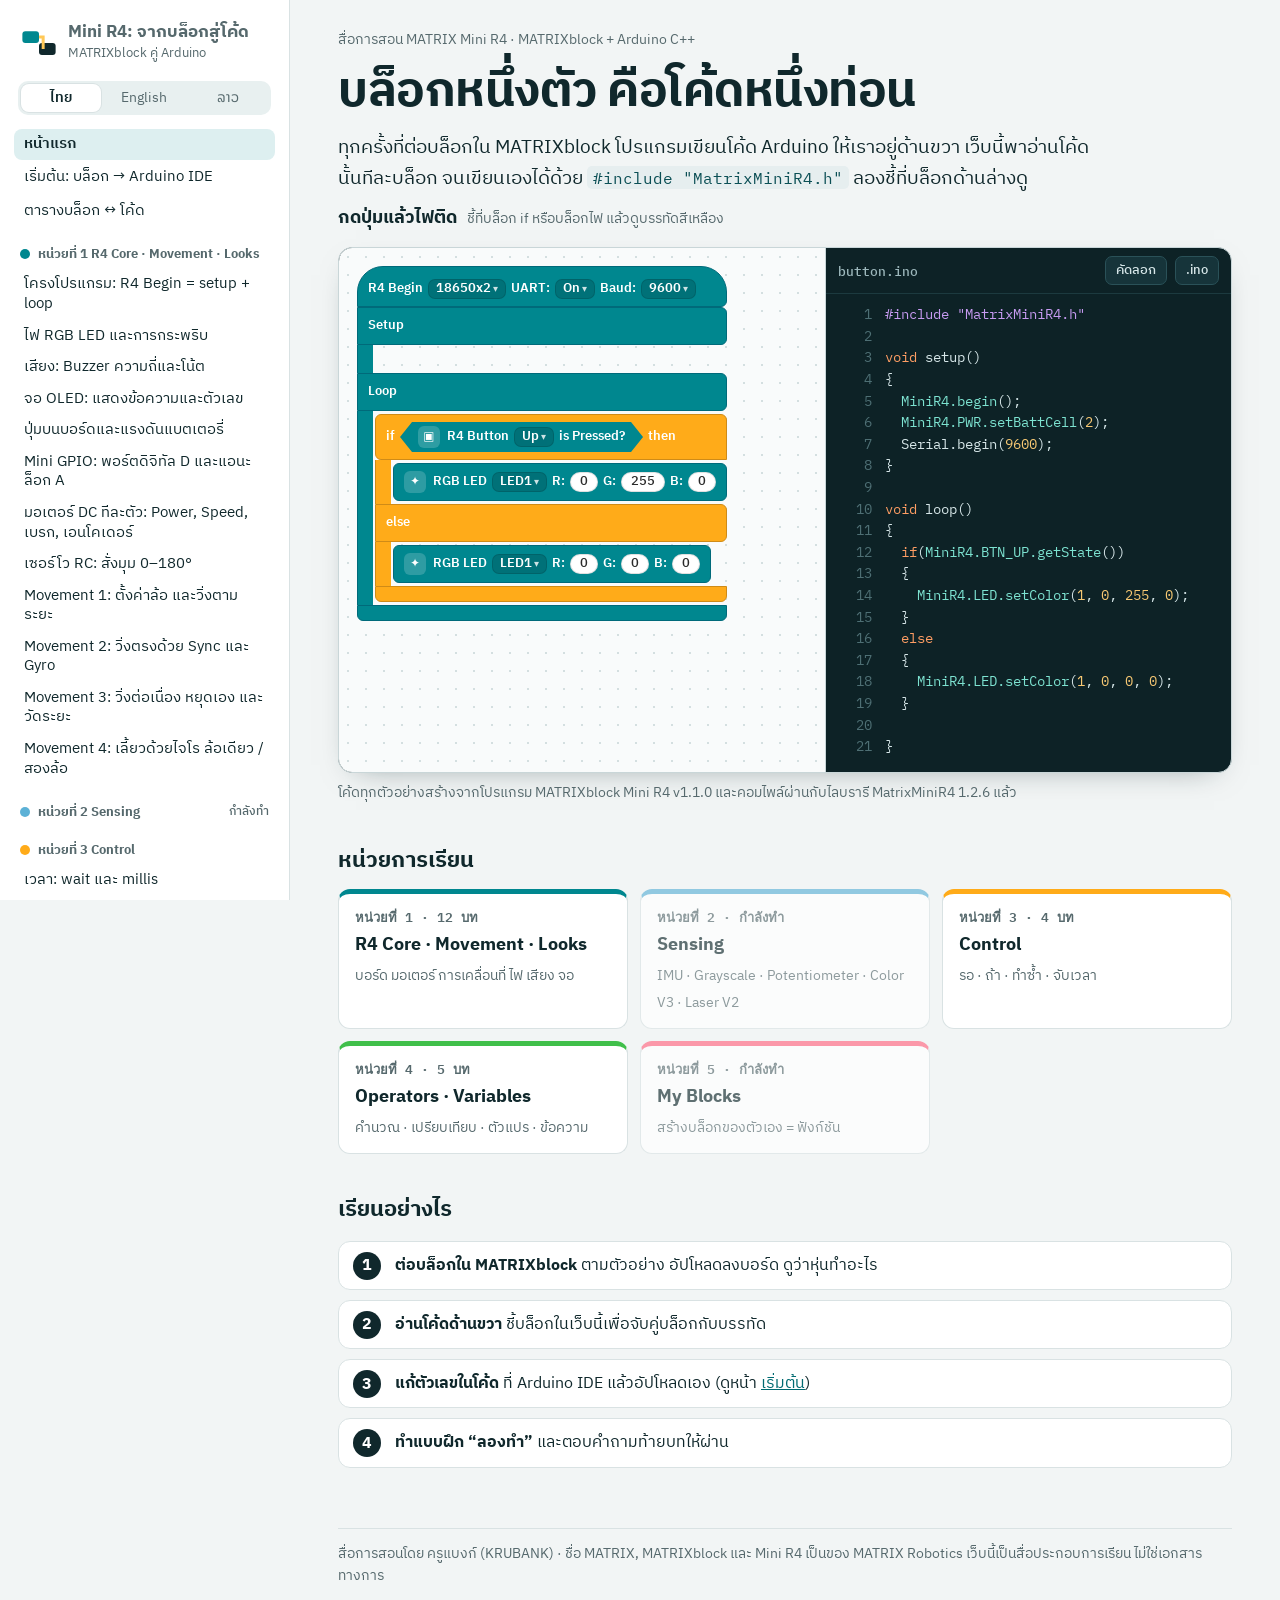
==== index.html @ 088635d9 "Mini R4 lessons site: units 1, 3, 4 in Thai, English and Lao Co-Authored-By: Claude Opus 5.5 <norepl" ====
<!DOCTYPE html>
<html lang="th">
<head>
<meta charset="utf-8">
<meta name="viewport" content="width=device-width,initial-scale=1">
<title>Mini R4: จากบล็อกสู่โค้ด — เรียน MATRIXblock คู่ Arduino</title>
<meta name="description" content="สื่อการสอน MATRIXblock Mini R4 เรียนบล็อกควบคู่กับโค้ด Arduino C++ ไลบรารี MatrixMiniR4.h">
<link rel="preconnect" href="https://fonts.googleapis.com">
<link rel="preconnect" href="https://fonts.gstatic.com" crossorigin>
<link href="https://fonts.googleapis.com/css2?family=IBM+Plex+Mono:wght@400;500;600&family=IBM+Plex+Sans+Thai:wght@400;500;600;700&family=Noto+Sans+Lao:wght@400;500;600;700&display=swap" rel="stylesheet">
<link rel="icon" href="data:image/svg+xml,%3Csvg xmlns='http://www.w3.org/2000/svg' viewBox='0 0 64 64'%3E%3Crect x='6' y='14' width='26' height='18' rx='4' fill='%2300878F'/%3E%3Crect x='32' y='32' width='26' height='18' rx='4' fill='%2310282C'/%3E%3Cpath d='M32 23h6v18' stroke='%23FFC857' stroke-width='5' fill='none'/%3E%3C/svg%3E">
<style>
:root{
  --bg:#F2F5F5; --paper:#FFFFFF; --ink:#10282C; --muted:#56696D; --line:#D9E2E3;
  --teal:#00878F; --teal-d:#006A71; --amber:#FFC857; --amber-d:#B98300;
  --code-bg:#0D2226; --code-ink:#D6E6E8; --code-hl:#1E474D;
  --sans:"IBM Plex Sans Thai","Noto Sans Lao","Noto Sans Thai","Phetsarath OT","Saysettha OT","Sarabun","Leelawadee UI",system-ui,sans-serif;
  --mono:"IBM Plex Mono",ui-monospace,"Cascadia Code",Consolas,monospace;
}
*{box-sizing:border-box}
html{scroll-behavior:smooth}
@media (prefers-reduced-motion:reduce){html{scroll-behavior:auto}*{transition:none!important}}
body{margin:0;background:var(--bg);color:var(--ink);font:16px/1.7 var(--sans)}
a{color:var(--teal-d)}
code{font-family:var(--mono);font-size:.88em;background:#E6EEEF;border-radius:5px;padding:1px 6px;color:#0B4F55}
button{font:inherit;color:inherit}
:focus-visible{outline:3px solid var(--amber-d);outline-offset:2px;border-radius:6px}

/* ---------- โครงหน้า ---------- */
.app{display:grid;grid-template-columns:290px 1fr;min-height:100vh}
.side{position:sticky;top:0;height:100vh;overflow:auto;background:var(--paper);border-right:1px solid var(--line);padding:18px 14px 30px}
.brand{display:flex;gap:10px;align-items:center;text-decoration:none;color:var(--ink);padding:4px 6px 14px}
.brand svg{flex:none}
.brand b{display:block;font-size:17px;line-height:1.25}
.brand span{font-size:12.5px;color:var(--muted)}
.nav-top{display:flex;flex-direction:column;gap:2px;margin-bottom:10px}
.side a.navi{display:flex;gap:8px;align-items:center;text-decoration:none;color:var(--ink);padding:6px 10px;border-radius:8px;font-size:14.5px;line-height:1.35}
.side a.navi:hover{background:#EEF4F4}
.side a.navi.on{background:#DDEFF0;font-weight:600}
.side a.navi .ck{margin-left:auto;color:var(--teal);font-size:13px}
.unit-h{display:flex;align-items:center;gap:8px;margin:16px 6px 4px;font-size:13px;font-weight:700;color:var(--muted)}
.unit-h i{width:10px;height:10px;border-radius:50%;background:var(--u)}
.unit-h small{font-weight:500;margin-left:auto;font-size:11.5px}
.lang{display:flex;gap:4px;margin:14px 6px 0;font-size:13px;align-items:center;color:var(--muted)}
.lang button{border:1px solid var(--line);background:#fff;border-radius:7px;padding:2px 9px;cursor:pointer}
.lang button.on{background:var(--ink);color:#fff;border-color:var(--ink)}
.sitelang{display:flex;gap:3px;margin:2px 4px 14px;padding:3px;background:#E8F0F0;border-radius:10px}
.sitelang button{flex:1;border:0;background:transparent;border-radius:8px;padding:5px 4px;cursor:pointer;font-size:14px;line-height:1.3;color:var(--muted)}
.sitelang button:hover{color:var(--ink)}
.sitelang button[aria-pressed="true"]{background:var(--paper);color:var(--ink);font-weight:600;box-shadow:0 0 0 1px var(--line)}
.lonote{margin:6px 8px 0;font-size:12.5px;line-height:1.45;color:var(--muted)}
.burger{display:none}
main{min-width:0;padding:28px clamp(16px,4vw,48px) 80px}
.wrap{max-width:1040px;margin:0 auto}
@media (max-width:900px){
  .app{grid-template-columns:1fr}
  .side{position:fixed;inset:0 25% 0 0;z-index:30;transform:translateX(-102%);transition:transform .2s;box-shadow:0 0 40px rgba(0,0,0,.2)}
  .side.open{transform:none}
  .burger{display:flex;position:sticky;top:0;z-index:20;align-items:center;gap:10px;background:var(--paper);border-bottom:1px solid var(--line);padding:8px 14px}
  .burger button{border:1px solid var(--line);background:#fff;border-radius:8px;padding:4px 12px;cursor:pointer}
  main{padding-top:16px}
}

/* ---------- ตัวอักษร ---------- */
h1{font-size:clamp(26px,3.4vw,36px);line-height:1.25;margin:4px 0 10px;letter-spacing:-.01em}
h2{font-size:22px;line-height:1.3;margin:42px 0 12px}
h3{font-size:18px;margin:0 0 4px}
p{margin:8px 0}
.crumb{font-size:14px;color:var(--muted)}
.crumb a{color:var(--muted)}
.lead{font-size:17.5px;max-width:70ch}
.goals{background:var(--paper);border:1px solid var(--line);border-left:5px solid var(--teal);border-radius:10px;padding:10px 18px;margin:16px 0}
.goals ul{margin:4px 0;padding-left:20px}

/* ---------- บล็อก ---------- */
.canvas{background-color:#F9FBFB;background-image:radial-gradient(#D4DFE0 1px,transparent 1.2px);background-size:18px 18px;padding:18px;overflow:auto}
.stack{display:flex;flex-direction:column;align-items:flex-start}
.blk{--c:#888;--c3:rgba(0,0,0,.25);display:inline-flex;flex-direction:column;color:#fff;font:600 12.5px/1.25 var(--sans);position:relative;cursor:default;transition:filter .12s}
.part{background:var(--c);border:1px solid var(--c3);display:flex;align-items:center;flex-wrap:nowrap;gap:5px;white-space:nowrap;padding:7px 10px;min-height:38px;position:relative}
.blk.stack-b>.part:first-child,.blk.cap>.part:first-child{border-radius:6px 6px 6px 6px}
.blk.c-b>.part.head{border-radius:6px 6px 0 6px}
.blk.c-b>.part.mid{border-radius:0 6px 6px 0}
.blk.c-b>.part.foot{border-radius:0 0 6px 6px;min-height:16px;padding:0}
.blk.hat>.part.head{border-radius:26px 26px 6px 0;padding-top:12px}
.mouth{display:flex}
.mouth .arm{width:16px;background:var(--c);border-left:1px solid var(--c3);flex:none}
.mouth .inner{padding:3px 0 3px 2px;min-height:28px;min-width:60px}
.blk.stack-b+.blk,.mouth .inner>.blk+.blk{margin-top:-1px}
.blk.rep>.part{border-radius:999px;min-height:30px;padding:4px 10px}
.blk.bool>.part{border:none;min-height:30px;padding:4px 18px;clip-path:polygon(12px 0,calc(100% - 12px) 0,100% 50%,calc(100% - 12px) 100%,12px 100%,0 50%)}
.lbl{white-space:nowrap}
.fld{background:#fff;color:#2b2b2b;border-radius:999px;padding:1px 9px;min-width:26px;text-align:center;font-weight:500;border:1px solid rgba(0,0,0,.12)}
.dd{background:rgba(0,0,0,.16);border:1px solid rgba(0,0,0,.12);border-radius:7px;padding:1px 7px;white-space:nowrap}
.dd::after{content:" ▾";font-size:10px;opacity:.8}
.slot{display:inline-block;width:40px;height:22px;border-radius:999px;background:#fff;border:1px solid rgba(0,0,0,.15)}
.slot.b{background:rgba(0,0,0,.2);border:none;clip-path:polygon(9px 0,calc(100% - 9px) 0,100% 50%,calc(100% - 9px) 100%,9px 100%,0 50%)}
.ico{display:inline-grid;place-items:center;width:22px;height:22px;border-radius:6px;background:rgba(255,255,255,.18);font-size:12px;margin-right:2px}
.blk.hl>.part,.blk.hl>.mouth .arm{filter:brightness(1.08);box-shadow:0 0 0 3px var(--amber) inset}
.blk.hl.rep>.part,.blk.hl.bool>.part{box-shadow:0 0 0 3px var(--amber)}
.blk.hl.bool>.part{filter:drop-shadow(0 0 2px var(--amber)) brightness(1.12)}

/* ---------- สะพาน บล็อก ↔ โค้ด ---------- */
.bridge{display:grid;grid-template-columns:minmax(0,1.2fr) minmax(0,1fr);border-radius:14px;overflow:hidden;border:1px solid #C9D6D8;background:var(--code-bg);margin:14px 0 8px;box-shadow:0 10px 30px -18px rgba(16,40,44,.5)}
.bridge .canvas{border-right:1px solid #C9D6D8;min-height:120px}
.codebox{position:relative;min-width:0;display:flex;flex-direction:column}
.codebar{display:flex;align-items:center;gap:8px;padding:8px 12px;color:#9DB8BC;font:500 12.5px var(--mono);border-bottom:1px solid #1C3A3F}
.codebar .sp{flex:1}
.codebar button{background:#16343A;border:1px solid #2A5158;color:#D6E6E8;border-radius:7px;padding:3px 10px;cursor:pointer;font:500 12.5px var(--sans)}
.codebar button:hover{background:#1E474D}
pre.code{margin:0;padding:10px 0 14px;overflow:auto;font:13.5px/1.6 var(--mono);color:var(--code-ink);flex:1}
pre.code .ln{display:block;padding:0 14px 0 0;white-space:pre;border-left:3px solid transparent}
pre.code .ln::before{content:attr(data-n);display:inline-block;width:3.2em;padding-right:1em;text-align:right;color:#4E6F74;user-select:none}
pre.code .ln.hl{background:var(--code-hl);border-left-color:var(--amber)}
pre.code .ln.hl::before{color:var(--amber)}
.t-kw{color:#FF9E64}.t-pp{color:#C79BF2}.t-num{color:#F7C873}.t-str{color:#A8E39A}.t-mr{color:#7DE3D1}.t-cm{color:#6E8B90}.t-ty{color:#82B8FF}
.bridge-cap{display:flex;gap:10px;align-items:baseline;flex-wrap:wrap}
.bridge-cap h3{margin:0}
.hint{color:var(--muted);font-size:14px}
@media (max-width:760px){.bridge{grid-template-columns:1fr}.bridge .canvas{border-right:0;border-bottom:1px solid #C9D6D8}}

.notes{list-style:none;padding:0;margin:8px 0 0;display:grid;gap:6px}
.notes li{display:grid;grid-template-columns:minmax(0,auto) 1fr;gap:4px 12px;align-items:baseline;background:var(--paper);border:1px solid var(--line);border-radius:10px;padding:8px 12px}
.notes li button.chip{font:500 12.5px var(--mono);background:#E6EEEF;border:1px solid #CFDDDF;border-radius:6px;padding:2px 8px;cursor:pointer;text-align:left;max-width:min(52vw,520px);overflow:hidden;text-overflow:ellipsis;white-space:nowrap;color:#0B4F55}
.notes li button.chip:hover,.notes li button.chip.on{background:var(--amber);border-color:var(--amber-d);color:#3a2a00}
@media (max-width:620px){.notes li{grid-template-columns:1fr}.notes li button.chip{max-width:100%}}

/* ---------- การ์ดบล็อก ---------- */
.bcards{display:grid;gap:12px}
.bcard{background:var(--paper);border:1px solid var(--line);border-radius:12px;display:grid;grid-template-columns:minmax(0,1fr);overflow:hidden}
.bcard .canvas{display:flex;align-items:center;padding:14px 16px;border-bottom:1px solid var(--line)}
.bcard .info{padding:10px 18px 14px}
.bcard .info h3{font-size:16.5px}
.codeline{display:block;margin:6px 0;background:var(--code-bg);color:var(--code-ink);font:13px/1.55 var(--mono);padding:7px 10px;border-radius:8px;white-space:pre-wrap;word-break:break-word}
.params{margin:6px 0 0;padding:0;list-style:none;font-size:14.5px}
.params li{margin:3px 0}
.params b{font-weight:600}
.warn{background:#FFF4D6;border:1px solid #F0D58A;border-radius:8px;padding:6px 10px;font-size:14.5px;margin-top:8px}
.warn::before{content:"ข้อควรรู้ · ";font-weight:700;color:#7A5600}
details.vars{margin-top:8px;font-size:14px}
details.vars summary{cursor:pointer;color:var(--teal-d);font-weight:600}
table.vt{border-collapse:collapse;margin-top:6px;width:100%;font-size:13px}
table.vt td,table.vt th{border-bottom:1px solid var(--line);padding:4px 6px;text-align:left;vertical-align:top}
table.vt td code{white-space:pre-wrap;word-break:break-word}
@media (max-width:760px){.bcard{grid-template-columns:1fr}}

/* ---------- ลองทำ / แบบทดสอบ ---------- */
.tips{background:var(--paper);border:1px solid var(--line);border-radius:12px;padding:6px 18px}
.tips ul{padding-left:20px;margin:8px 0}
.task{background:var(--paper);border:1px solid var(--line);border-radius:12px;padding:12px 16px;margin:10px 0}
.task .num{display:inline-grid;place-items:center;width:26px;height:26px;border-radius:50%;background:var(--teal);color:#fff;font-weight:700;font-size:14px;margin-right:8px}
.btn{border:1px solid var(--teal);background:#fff;color:var(--teal-d);border-radius:9px;padding:5px 14px;cursor:pointer;font-weight:600;font-size:14.5px}
.btn:hover{background:#E9F5F5}
.btn.solid{background:var(--teal);color:#fff}
.answer{margin-top:8px;background:#EAF6EF;border:1px solid #BFE2CC;border-radius:8px;padding:6px 10px;font-size:15px}
.quiz{display:grid;gap:12px}
.q{background:var(--paper);border:1px solid var(--line);border-radius:12px;padding:12px 16px}
.q .qt{font-weight:600}
.q label{display:flex;gap:8px;align-items:flex-start;padding:5px 8px;border-radius:8px;cursor:pointer}
.q label:hover{background:#F2F7F7}
.q input{margin-top:6px;accent-color:var(--teal)}
.q .fb{margin-top:6px;font-size:15px;border-radius:8px;padding:6px 10px;display:none}
.q.right .fb{display:block;background:#EAF6EF;border:1px solid #BFE2CC}
.q.wrong .fb{display:block;background:#FDEDEB;border:1px solid #F3C4BE}
.done-banner{display:none;margin-top:12px;background:var(--ink);color:#fff;border-radius:12px;padding:10px 16px}
.done-banner.show{display:block}
.pager{display:flex;justify-content:space-between;gap:12px;margin-top:40px;flex-wrap:wrap}
.pager a{flex:1;min-width:220px;text-decoration:none;color:var(--ink);background:var(--paper);border:1px solid var(--line);border-radius:12px;padding:10px 14px}
.pager a small{display:block;color:var(--muted)}
.pager a.next{text-align:right}

/* ---------- หน้าแรก ---------- */
.hero h1{font-size:clamp(30px,4.6vw,48px);margin-top:10px}
.hero .lead{font-size:18.5px}
.units{display:grid;grid-template-columns:repeat(auto-fill,minmax(240px,1fr));gap:12px;margin-top:14px}
.ucard{display:block;text-decoration:none;color:var(--ink);background:var(--paper);border:1px solid var(--line);border-top:5px solid var(--u);border-radius:12px;padding:12px 16px}
.ucard .n{font:600 13px var(--mono);color:var(--muted)}
.ucard b{display:block;font-size:17.5px;margin:2px 0}
.ucard span{font-size:14px;color:var(--muted)}
.ucard.soon{opacity:.65}
.ucard ol{margin:8px 0 0;padding-left:20px;font-size:14px}
.steps{counter-reset:s;list-style:none;padding:0;display:grid;gap:10px}
.steps>li{counter-increment:s;background:var(--paper);border:1px solid var(--line);border-radius:12px;padding:10px 16px 10px 56px;position:relative}
.steps>li::before{content:counter(s);position:absolute;left:14px;top:10px;width:28px;height:28px;border-radius:50%;background:var(--ink);color:#fff;display:grid;place-items:center;font-weight:700}
.legend{display:flex;gap:16px;flex-wrap:wrap;font-size:14px;color:var(--muted);margin:8px 0}
.legend span{display:flex;gap:6px;align-items:center}

/* ---------- ตารางอ้างอิง ---------- */
.search{width:100%;max-width:420px;border:1px solid var(--line);border-radius:10px;padding:8px 12px;font:inherit;background:#fff}
.reftab{display:grid;gap:10px;margin-top:12px}
.refcat h2{display:flex;gap:10px;align-items:center}
.refcat h2 i{width:14px;height:14px;border-radius:4px;background:var(--u)}
footer{margin-top:60px;font-size:13.5px;color:var(--muted);border-top:1px solid var(--line);padding-top:14px}
</style>
</head>
<body>
<div class="burger"><button id="openNav" aria-label="เปิดเมนู">☰ บทเรียน</button><b id="burgerTitle">Mini R4: จากบล็อกสู่โค้ด</b></div>
<div class="app">
  <nav class="side" id="side" aria-label="บทเรียน"></nav>
  <main><div class="wrap" id="view"></div></main>
</div>
<script id="data" type="application/json"></script>
<script>
'use strict';
let D = null;
const INLINE = document.getElementById('data').textContent.trim();
// หน้าไหนฝังไฟล์ในตัวเฟรม (เช่นตัวแสดงผลของ claude.ai) จะดาวน์โหลดไฟล์ไม่ได้ จึงซ่อนปุ่ม .ino
const FRAMED = (() => { try { return window.self !== window.top; } catch (e) { return true; } })();
function fromRecords(recs) {
  const d = { units: [], lessons: [], blocks: {} };
  for (const r of recs) { if (r.kind === 'units') d.units = r.units; else if (r.kind === 'lesson') d.lessons.push(r.lesson); else if (r.kind === 'block') d.blocks[r.type] = r.block; }
  return d;
}
const $ = (s, el = document) => el.querySelector(s);
const esc = s => String(s).replace(/[&<>"]/g, c => ({ '&': '&amp;', '<': '&lt;', '>': '&gt;', '"': '&quot;' }[c]));
const store = {
  get(k, d) { try { const v = localStorage.getItem(k); return v ? JSON.parse(v) : d; } catch (e) { return d; } },
  set(k, v) { try { localStorage.setItem(k, JSON.stringify(v)); } catch (e) {} }
};
// ---------------- ภาษาของเว็บ (ไทย / English / ລາວ) ----------------
const SITES = [['th', 'ไทย'], ['en', 'English'], ['lo', 'ລາວ']];
const I18N = {
  th: {
    brand: 'Mini R4: จากบล็อกสู่โค้ด', brandSub: 'MATRIXblock คู่ Arduino', title: 'Mini R4: จากบล็อกสู่โค้ด — เรียน MATRIXblock คู่ Arduino',
    openNav: 'เปิดเมนู', navBtn: '☰ บทเรียน', navLabel: 'บทเรียน', langGroup: 'ภาษาของเว็บ',
    home: 'หน้าแรก', start: 'เริ่มต้น: บล็อก → Arduino IDE', ref: 'ตารางบล็อก ↔ โค้ด',
    unit: n => 'หน่วยที่ ' + n, soon: 'กำลังทำ', passed: 'ผ่านแบบทดสอบแล้ว', blockLang: 'ป้ายบล็อก', loNote: '',
    copy: 'คัดลอก', copied: 'คัดลอกแล้ว', selected: 'เลือกโค้ดแล้ว กด Ctrl+C', codeAria: 'โค้ด Arduino',
    menuOpts: 'ตัวเลือกในเมนูของบล็อก → โค้ด', goals: 'เรียนจบบทนี้แล้ว',
    secBlocks: 'บล็อกในบทนี้', secBlocksSub: 'แต่ละบล็อกกลายเป็นโค้ดแบบนี้ (ได้จากตัวสร้างโค้ดของโปรแกรม MATRIXblock เอง)',
    secEx: 'ตัวอย่าง', secExSub: 'ชี้ (หรือแตะ) ที่บล็อก เพื่อดูว่าเป็นโค้ดบรรทัดไหน ชี้ที่โค้ดก็ได้เช่นกัน', hlLine: 'ไฮไลต์บรรทัดนี้',
    secIde: 'เขียนเองใน Arduino IDE', secTry: 'ลองทำ', secTrySub: 'ลองต่อบล็อกใน MATRIXblock ก่อน แล้วค่อยเปิดเฉลยเทียบโค้ด',
    showAns: 'ดูเฉลย', hideAns: 'ซ่อนเฉลย', secQuiz: 'เช็กความเข้าใจ', doneBanner: 'ผ่านบทนี้แล้ว ✓ ติ๊กถูกในเมนูด้านข้างแล้ว',
    right: 'ถูกต้อง', wrong: 'ยังไม่ใช่', prev: '← บทก่อน', next: 'บทถัดไป →',
    heroCrumb: 'สื่อการสอน MATRIX Mini R4 · MATRIXblock + Arduino C++', heroH1: 'บล็อกหนึ่งตัว คือโค้ดหนึ่งท่อน',
    heroLead: 'ทุกครั้งที่ต่อบล็อกใน MATRIXblock โปรแกรมเขียนโค้ด Arduino ให้เราอยู่ด้านขวา เว็บนี้พาอ่านโค้ดนั้นทีละบล็อก จนเขียนเองได้ด้วย <code>#include "MatrixMiniR4.h"</code> ลองชี้ที่บล็อกด้านล่างดู',
    demoHint: 'ชี้ที่บล็อก if หรือบล็อกไฟ แล้วดูบรรทัดสีเหลือง',
    legend: 'โค้ดทุกตัวอย่างสร้างจากโปรแกรม MATRIXblock Mini R4 v1.1.0 และคอมไพล์ผ่านกับไลบรารี MatrixMiniR4 1.2.6 แล้ว',
    units: 'หน่วยการเรียน', nLessons: n => n + ' บท', how: 'เรียนอย่างไร',
    steps: '<li><b>ต่อบล็อกใน MATRIXblock</b> ตามตัวอย่าง อัปโหลดลงบอร์ด ดูว่าหุ่นทำอะไร</li><li><b>อ่านโค้ดด้านขวา</b> ชี้บล็อกในเว็บนี้เพื่อจับคู่บล็อกกับบรรทัด</li><li><b>แก้ตัวเลขในโค้ด</b> ที่ Arduino IDE แล้วอัปโหลดเอง (ดูหน้า <a href="#start">เริ่มต้น</a>)</li><li><b>ทำแบบฝึก “ลองทำ”</b> และตอบคำถามท้ายบทให้ผ่าน</li>',
    startHtml: '<h1>เริ่มต้น: จากบล็อกไป Arduino IDE</h1><p class="lead">ใช้สองโปรแกรมคู่กัน: MATRIXblock สำหรับต่อบล็อกและดูโค้ด และ Arduino IDE สำหรับแก้โค้ดเองแล้วอัปโหลด</p>' +
      '<h2>เตรียม Arduino IDE (ครั้งเดียว)</h2><ol class="steps"><li><b>ติดตั้งบอร์ด</b> Tools → Board → Boards Manager ค้นคำว่า <code>arduino r4</code> ติดตั้ง <b>Arduino UNO R4 Boards</b> (ทดสอบกับรุ่น 1.6.0)</li><li><b>ติดตั้งไลบรารี</b> Sketch → Include Library → Manage Libraries ค้นคำว่า <code>MatrixMiniR4</code> ติดตั้งของ KKITC (ทดสอบกับรุ่น 1.2.6)</li><li><b>เลือกบอร์ด</b> Tools → Board → <b>Arduino UNO R4 WiFi</b> และเลือกพอร์ต COM ของหุ่น</li></ol>' +
      '<h2>ย้ายโค้ดจากบล็อกไป Arduino IDE</h2><ol class="steps"><li>ใน MATRIXblock ดูโค้ดที่แผงด้านขวา (ถ้าซ่อนอยู่ กดลูกศรขอบจอขวาเพื่อเปิด)</li><li>คัดลอกโค้ดทั้งหมด หรือกดปุ่ม <b>คัดลอก</b> / <b>.ino</b> ในเว็บนี้</li><li>ใน Arduino IDE กด File → New Sketch ลบของเดิม แล้ววางโค้ด</li><li>กด ✓ (Verify) เพื่อตรวจ แล้วกด → (Upload) ลงบอร์ด</li><li>โปรแกรมที่ส่งข้อความ Serial ให้เปิด Tools → Serial Monitor ตั้งความเร็ว <b>9600 baud</b> ให้ตรงกับบล็อก R4 Begin</li></ol>' +
      '<h2>ทุกโปรแกรมมีโครงเดียวกัน</h2><p>บรรทัดแรกต้องเป็น <code>#include "MatrixMiniR4.h"</code> แล้วมี <code>setup()</code> กับ <code>loop()</code> โดยใน <code>setup()</code> ต้องมี <code>MiniR4.begin();</code> ก่อนคำสั่งอื่นเสมอ</p>',
    startTitle: 'เริ่มต้น',
    refLead: 'ทุกบล็อกที่ใช้ในบทเรียน พร้อมโค้ดที่โปรแกรมสร้างจริง (ค่าเริ่มต้นของบล็อก) เปิด “ตัวเลือกในเมนู” เพื่อดูโค้ดของแต่ละตัวเลือก',
    search: 'ค้นหา เช่น OLED, delay, Move, map', later: '(สำหรับบทเรียนถัดไป)',
    notFound: 'ไม่พบบล็อกที่ตรงกับคำค้น ลองพิมพ์ชื่อคำสั่งในโค้ด เช่น <code>setColor</code>',
    footer: 'สื่อการสอนโดย ครูแบงก์ (KRUBANK) · ชื่อ MATRIX, MATRIXblock และ Mini R4 เป็นของ MATRIX Robotics เว็บนี้เป็นสื่อประกอบการเรียน ไม่ใช่เอกสารทางการ',
    loadErr: '<h1>เปิดบทเรียนไม่ได้</h1><p>โหลดไฟล์ <code>data.json</code> ไม่สำเร็จ ถ้าเปิดไฟล์จากเครื่องโดยตรง ให้ใช้ไฟล์รุ่น offline แทน</p>'
  },
  en: {
    brand: 'Mini R4: From Blocks to Code', brandSub: 'MATRIXblock with Arduino', title: 'Mini R4: From Blocks to Code — learn MATRIXblock with Arduino',
    openNav: 'Open menu', navBtn: '☰ Lessons', navLabel: 'Lessons', langGroup: 'Site language',
    home: 'Home', start: 'Getting started: blocks → Arduino IDE', ref: 'Block ↔ code table',
    unit: n => 'Unit ' + n, soon: 'coming soon', passed: 'Quiz passed', blockLang: 'Block labels', loNote: '',
    copy: 'Copy', copied: 'Copied', selected: 'Code selected, press Ctrl+C', codeAria: 'Arduino code',
    menuOpts: 'Block menu options → code', goals: 'After this lesson you can',
    secBlocks: 'Blocks in this lesson', secBlocksSub: 'This is the code each block becomes (taken from MATRIXblock’s own code generator)',
    secEx: 'Examples', secExSub: 'Point at (or tap) a block to see which lines of code it makes. Pointing at the code works too.', hlLine: 'Highlight this line',
    secIde: 'Writing it yourself in Arduino IDE', secTry: 'Try it', secTrySub: 'Build it in MATRIXblock first, then open the answer and compare the code',
    showAns: 'Show answer', hideAns: 'Hide answer', secQuiz: 'Check your understanding', doneBanner: 'Lesson passed ✓ It is ticked in the side menu.',
    right: 'Correct', wrong: 'Not yet', prev: '← Previous', next: 'Next →',
    heroCrumb: 'MATRIX Mini R4 teaching materials · MATRIXblock + Arduino C++', heroH1: 'Every block is a piece of code',
    heroLead: 'Every time you snap blocks together in MATRIXblock, the app writes Arduino code for you on the right. This site walks you through that code block by block, until you can write it yourself with <code>#include "MatrixMiniR4.h"</code>. Try pointing at the blocks below.',
    demoHint: 'Point at the if block or the light block and watch the yellow lines',
    legend: 'The code of every example was generated by MATRIXblock Mini R4 v1.1.0 and compiles with the MatrixMiniR4 1.2.6 library.',
    units: 'Units', nLessons: n => n + ' lessons', how: 'How to learn',
    steps: '<li><b>Build the blocks in MATRIXblock</b> following the example, upload them to the board and watch what the robot does</li><li><b>Read the code on the right</b> and point at blocks on this site to match each block to its lines</li><li><b>Change numbers in the code</b> in Arduino IDE and upload it yourself (see <a href="#start">Getting started</a>)</li><li><b>Do the “Try it” tasks</b> and pass the quiz at the end of the lesson</li>',
    startHtml: '<h1>Getting started: from blocks to Arduino IDE</h1><p class="lead">Use two programs together: MATRIXblock to build blocks and see the code, and Arduino IDE to edit the code yourself and upload it.</p>' +
      '<h2>Set up Arduino IDE (once)</h2><ol class="steps"><li><b>Install the board</b> Tools → Board → Boards Manager, search for <code>arduino r4</code> and install <b>Arduino UNO R4 Boards</b> (tested with 1.6.0)</li><li><b>Install the library</b> Sketch → Include Library → Manage Libraries, search for <code>MatrixMiniR4</code> and install the one by KKITC (tested with 1.2.6)</li><li><b>Choose the board</b> Tools → Board → <b>Arduino UNO R4 WiFi</b>, then choose the robot’s COM port</li></ol>' +
      '<h2>Moving code from blocks to Arduino IDE</h2><ol class="steps"><li>In MATRIXblock, look at the code panel on the right (if it is hidden, click the arrow on the right edge of the screen)</li><li>Copy all the code, or press <b>Copy</b> / <b>.ino</b> on this site</li><li>In Arduino IDE choose File → New Sketch, delete what is there and paste the code</li><li>Press ✓ (Verify) to check it, then → (Upload) to send it to the board</li><li>For programs that send Serial messages, open Tools → Serial Monitor and set it to <b>9600 baud</b> to match the R4 Begin block</li></ol>' +
      '<h2>Every program has the same frame</h2><p>The first line must be <code>#include "MatrixMiniR4.h"</code>, followed by <code>setup()</code> and <code>loop()</code>. Inside <code>setup()</code>, <code>MiniR4.begin();</code> must come before every other command.</p>',
    startTitle: 'Getting started',
    refLead: 'Every block used in the lessons, with the code the app really generates (using the block’s default values). Open “Block menu options” to see the code for each option.',
    search: 'Search, e.g. OLED, delay, Move, map', later: '(for upcoming lessons)',
    notFound: 'No block matches. Try the name of a command in the code, such as <code>setColor</code>.',
    footer: 'Teaching material by Krubank (KRUBANK) · MATRIX, MATRIXblock and Mini R4 are names owned by MATRIX Robotics. This site is a learning aid, not official documentation.',
    loadErr: '<h1>Could not open the lessons</h1><p>Loading <code>data.json</code> failed. If you opened the file straight from your computer, use the offline version instead.</p>'
  },
  lo: {
    brand: 'Mini R4: ຈາກບລັອກສູ່ໂຄ້ດ', brandSub: 'MATRIXblock ຄູ່ກັບ Arduino', title: 'Mini R4: ຈາກບລັອກສູ່ໂຄ້ດ — ຮຽນ MATRIXblock ຄູ່ກັບ Arduino',
    openNav: 'ເປີດເມນູ', navBtn: '☰ ບົດຮຽນ', navLabel: 'ບົດຮຽນ', langGroup: 'ພາສາຂອງເວັບ',
    home: 'ໜ້າຫຼັກ', start: 'ເລີ່ມຕົ້ນ: ບລັອກ → Arduino IDE', ref: 'ຕາຕະລາງບລັອກ ↔ ໂຄ້ດ',
    unit: n => 'ໜ່ວຍທີ ' + n, soon: 'ກຳລັງສ້າງ', passed: 'ຜ່ານແບບທົດສອບແລ້ວ', blockLang: 'ປ້າຍບລັອກ',
    loNote: 'ໂປຣແກຣມ MATRIXblock ບໍ່ມີພາສາລາວ ປ້າຍບລັອກຈຶ່ງສະແດງເປັນພາສາອັງກິດ ຫຼື ໄທ',
    copy: 'ສຳເນົາ', copied: 'ສຳເນົາແລ້ວ', selected: 'ເລືອກໂຄ້ດແລ້ວ ກົດ Ctrl+C', codeAria: 'ໂຄ້ດ Arduino',
    menuOpts: 'ຕົວເລືອກໃນເມນູຂອງບລັອກ → ໂຄ້ດ', goals: 'ຮຽນຈົບບົດນີ້ແລ້ວ',
    secBlocks: 'ບລັອກໃນບົດນີ້', secBlocksSub: 'ແຕ່ລະບລັອກກາຍເປັນໂຄ້ດແບບນີ້ (ໄດ້ຈາກຕົວສ້າງໂຄ້ດຂອງໂປຣແກຣມ MATRIXblock ເອງ)',
    secEx: 'ຕົວຢ່າງ', secExSub: 'ຊີ້ (ຫຼື ແຕະ) ທີ່ບລັອກ ເພື່ອເບິ່ງວ່າເປັນໂຄ້ດແຖວໃດ ຊີ້ທີ່ໂຄ້ດກໍໄດ້ຄືກັນ', hlLine: 'ໄຮໄລທ໌ແຖວນີ້',
    secIde: 'ຂຽນເອງໃນ Arduino IDE', secTry: 'ລອງເຮັດ', secTrySub: 'ລອງຕໍ່ບລັອກໃນ MATRIXblock ກ່ອນ ແລ້ວຈຶ່ງເປີດຄຳຕອບທຽບໂຄ້ດ',
    showAns: 'ເບິ່ງຄຳຕອບ', hideAns: 'ເຊື່ອງຄຳຕອບ', secQuiz: 'ກວດຄວາມເຂົ້າໃຈ', doneBanner: 'ຜ່ານບົດນີ້ແລ້ວ ✓ ໝາຍຖືກໄວ້ໃນເມນູຂ້າງແລ້ວ',
    right: 'ຖືກຕ້ອງ', wrong: 'ຍັງບໍ່ແມ່ນ', prev: '← ບົດກ່ອນ', next: 'ບົດຕໍ່ໄປ →',
    heroCrumb: 'ສື່ການສອນ MATRIX Mini R4 · MATRIXblock + Arduino C++', heroH1: 'ບລັອກໜຶ່ງອັນ ຄືໂຄ້ດໜຶ່ງທ່ອນ',
    heroLead: 'ທຸກເທື່ອທີ່ຕໍ່ບລັອກໃນ MATRIXblock ໂປຣແກຣມຈະຂຽນໂຄ້ດ Arduino ໃຫ້ເຮົາຢູ່ທາງຂວາ ເວັບນີ້ພາອ່ານໂຄ້ດນັ້ນເທື່ອລະບລັອກ ຈົນຂຽນເອງໄດ້ດ້ວຍ <code>#include "MatrixMiniR4.h"</code> ລອງຊີ້ທີ່ບລັອກຂ້າງລຸ່ມເບິ່ງ',
    demoHint: 'ຊີ້ທີ່ບລັອກ if ຫຼື ບລັອກໄຟ ແລ້ວເບິ່ງແຖວສີເຫຼືອງ',
    legend: 'ໂຄ້ດທຸກຕົວຢ່າງສ້າງຈາກໂປຣແກຣມ MATRIXblock Mini R4 v1.1.0 ແລະ ຄອມພາຍຜ່ານກັບຫ້ອງສະໝຸດ MatrixMiniR4 1.2.6 ແລ້ວ',
    units: 'ໜ່ວຍການຮຽນ', nLessons: n => n + ' ບົດ', how: 'ຮຽນແນວໃດ',
    steps: '<li><b>ຕໍ່ບລັອກໃນ MATRIXblock</b> ຕາມຕົວຢ່າງ ອັບໂຫຼດລົງບອດ ເບິ່ງວ່າຫຸ່ນຍົນເຮັດຫຍັງ</li><li><b>ອ່ານໂຄ້ດທາງຂວາ</b> ຊີ້ບລັອກໃນເວັບນີ້ເພື່ອຈັບຄູ່ບລັອກກັບແຖວໂຄ້ດ</li><li><b>ແກ້ຕົວເລກໃນໂຄ້ດ</b> ທີ່ Arduino IDE ແລ້ວອັບໂຫຼດເອງ (ເບິ່ງໜ້າ <a href="#start">ເລີ່ມຕົ້ນ</a>)</li><li><b>ເຮັດແບບຝຶກ “ລອງເຮັດ”</b> ແລະ ຕອບຄຳຖາມທ້າຍບົດໃຫ້ຜ່ານ</li>',
    startHtml: '<h1>ເລີ່ມຕົ້ນ: ຈາກບລັອກໄປ Arduino IDE</h1><p class="lead">ໃຊ້ສອງໂປຣແກຣມຄູ່ກັນ: MATRIXblock ສຳລັບຕໍ່ບລັອກ ແລະ ເບິ່ງໂຄ້ດ ແລະ Arduino IDE ສຳລັບແກ້ໂຄ້ດເອງແລ້ວອັບໂຫຼດ</p>' +
      '<h2>ກຽມ Arduino IDE (ເທື່ອດຽວ)</h2><ol class="steps"><li><b>ຕິດຕັ້ງບອດ</b> Tools → Board → Boards Manager ຄົ້ນຫາຄຳວ່າ <code>arduino r4</code> ຕິດຕັ້ງ <b>Arduino UNO R4 Boards</b> (ທົດສອບກັບລຸ້ນ 1.6.0)</li><li><b>ຕິດຕັ້ງຫ້ອງສະໝຸດ</b> Sketch → Include Library → Manage Libraries ຄົ້ນຫາຄຳວ່າ <code>MatrixMiniR4</code> ຕິດຕັ້ງຂອງ KKITC (ທົດສອບກັບລຸ້ນ 1.2.6)</li><li><b>ເລືອກບອດ</b> Tools → Board → <b>Arduino UNO R4 WiFi</b> ແລະ ເລືອກພອດ COM ຂອງຫຸ່ນຍົນ</li></ol>' +
      '<h2>ຍ້າຍໂຄ້ດຈາກບລັອກໄປ Arduino IDE</h2><ol class="steps"><li>ໃນ MATRIXblock ເບິ່ງໂຄ້ດທີ່ແຖບທາງຂວາ (ຖ້າເຊື່ອງຢູ່ ກົດລູກສອນທີ່ຂອບຈໍຂວາເພື່ອເປີດ)</li><li>ສຳເນົາໂຄ້ດທັງໝົດ ຫຼື ກົດປຸ່ມ <b>ສຳເນົາ</b> / <b>.ino</b> ໃນເວັບນີ້</li><li>ໃນ Arduino IDE ກົດ File → New Sketch ລຶບຂອງເດີມອອກ ແລ້ວວາງໂຄ້ດ</li><li>ກົດ ✓ (Verify) ເພື່ອກວດ ແລ້ວກົດ → (Upload) ລົງບອດ</li><li>ໂປຣແກຣມທີ່ສົ່ງຂໍ້ຄວາມ Serial ໃຫ້ເປີດ Tools → Serial Monitor ຕັ້ງຄວາມໄວ <b>9600 baud</b> ໃຫ້ກົງກັບບລັອກ R4 Begin</li></ol>' +
      '<h2>ທຸກໂປຣແກຣມມີໂຄງດຽວກັນ</h2><p>ແຖວທຳອິດຕ້ອງເປັນ <code>#include "MatrixMiniR4.h"</code> ແລ້ວມີ <code>setup()</code> ກັບ <code>loop()</code> ໂດຍໃນ <code>setup()</code> ຕ້ອງມີ <code>MiniR4.begin();</code> ກ່ອນຄຳສັ່ງອື່ນສະເໝີ</p>',
    startTitle: 'ເລີ່ມຕົ້ນ',
    refLead: 'ທຸກບລັອກທີ່ໃຊ້ໃນບົດຮຽນ ພ້ອມໂຄ້ດທີ່ໂປຣແກຣມສ້າງແທ້ (ຄ່າເລີ່ມຕົ້ນຂອງບລັອກ) ເປີດ “ຕົວເລືອກໃນເມນູ” ເພື່ອເບິ່ງໂຄ້ດຂອງແຕ່ລະຕົວເລືອກ',
    search: 'ຄົ້ນຫາ ເຊັ່ນ OLED, delay, Move, map', later: '(ສຳລັບບົດຮຽນຕໍ່ໄປ)',
    notFound: 'ບໍ່ພົບບລັອກທີ່ກົງກັບຄຳຄົ້ນ ລອງພິມຊື່ຄຳສັ່ງໃນໂຄ້ດ ເຊັ່ນ <code>setColor</code>',
    footer: 'ສື່ການສອນໂດຍ ຄູແບງກ໌ (KRUBANK) · ຊື່ MATRIX, MATRIXblock ແລະ Mini R4 ເປັນຂອງ MATRIX Robotics ເວັບນີ້ເປັນສື່ປະກອບການຮຽນ ບໍ່ແມ່ນເອກະສານທາງການ',
    loadErr: '<h1>ເປີດບົດຮຽນບໍ່ໄດ້</h1><p>ໂຫຼດໄຟລ໌ <code>data.json</code> ບໍ່ສຳເລັດ ຖ້າເປີດໄຟລ໌ຈາກເຄື່ອງໂດຍກົງ ໃຫ້ໃຊ້ໄຟລ໌ລຸ້ນ offline ແທນ</p>'
  }
};
// ภาษาเริ่มต้น: ?lang=xx ในลิงก์ > ที่เคยเลือกไว้ > เครื่องตั้งภาษาลาว > ไทย
let SITE = (() => {
  const ok = v => SITES.some(s => s[0] === v);
  try { const q = new URLSearchParams(location.search).get('lang'); if (ok(q)) { store.set('mbr4-site', q); return q; } } catch (e) {}
  const s = store.get('mbr4-site', null); if (ok(s)) return s;
  const nav = (navigator.languages || [navigator.language || '']).map(x => String(x).slice(0, 2).toLowerCase());
  return nav.includes('lo') && !nav.includes('th') ? 'lo' : 'th';
})();
const U = k => I18N[SITE][k];
// ข้อมูลหลักเป็นภาษาไทย คำแปลวางทับเฉพาะข้อความ (โค้ด บล็อก และลำดับคำตอบคงเดิม)
let RAW = null;
function localize(lang) {
  const units = RAW.units.map(u => Object.assign({}, u, (u.tr && u.tr[lang]) || {}));
  const lessons = RAW.lessons.map(l => {
    const t = l.tr && l.tr[lang];
    if (!t) return l;
    return Object.assign({}, l, {
      title: t.title, intro: t.intro, goals: t.goals, arduino: t.arduino,
      examples: l.examples.map((e, i) => Object.assign({}, e, { title: t.examples[i].title, desc: t.examples[i].desc, notes: (e.notes || []).map((n, j) => [n[0], t.examples[i].notes[j]]) })),
      tries: (l.tries || []).map((x, i) => Object.assign({}, x, { task: t.tries[i].task, answer: t.tries[i].answer })),
      quiz: (l.quiz || []).map((q, i) => Object.assign({}, q, { q: t.quiz[i].q, choices: t.quiz[i].choices, why: t.quiz[i].why }))
    });
  });
  const blocks = {};
  for (const k in RAW.blocks) { const b = RAW.blocks[k], t = b.text && b.text[lang]; blocks[k] = t ? Object.assign({}, b, t) : b; }
  return { units, lessons, blocks };
}
function applyStatic() {
  document.documentElement.lang = SITE;
  const ob = $('#openNav'); ob.textContent = U('navBtn'); ob.setAttribute('aria-label', U('openNav'));
  $('#burgerTitle').textContent = U('brand');
  $('#side').setAttribute('aria-label', U('navLabel'));
}
function setSite(lang) {
  SITE = lang; store.set('mbr4-site', lang);
  applyStatic();
  if (RAW) { D = localize(lang); route(true); }
}
let LANG = store.get('mbr4-lang', 'en');
let DONE = store.get('mbr4-done', {});
const CAT = { core: ['R4 Core', '#00878F'], move: ['Movement', '#fb59ce'], looks: ['Looks', '#9966FF'], serial: ['Serial', '#ed9979'], sensing: ['Sensing', '#5cb1d6'], control: ['Control', '#FFAB19'], ops: ['Operators', '#40BF4A'], vars: ['Variables', '#FF8C1A'] };

// ---------------- วาดบล็อก ----------------
const ICON = t => /ddc_/.test(t) ? '◎' : /Buzzer/.test(t) ? '♪' : /OLED/.test(t) ? '▭' : /RGB/.test(t) ? '✦' : /_RC/.test(t) ? '⟲' : /_M|ENC/.test(t) ? '⚙' : /motion/.test(t) ? '✥' : /color/i.test(t) ? '◍' : /aser/.test(t) ? '⦿' : /Serial/.test(t) ? '⇄' : /Grayscale|Pot|AIget|DIget|DOset/.test(t) ? '⌁' : /control_repeat|forever/.test(t) ? '↻' : '▣';
function isShadowValue(b) { return b.shadow && (b.type === 'math_number' || b.type === 'text' || b.type === 'math_whole_number' || b.type === 'math_integer' || b.type === 'math_angle'); }
function renderItems(items, node) {
  const frag = document.createDocumentFragment();
  for (const it of items) {
    let el;
    if (it.k === 't') { el = document.createElement('span'); el.className = 'lbl'; el.textContent = it.t; }
    else if (it.k === 'dd' || it.k === 'var') { el = document.createElement('span'); el.className = 'dd'; el.textContent = it.t; }
    else if (it.k === 'in') { el = document.createElement('span'); el.className = 'fld'; el.textContent = it.t; }
    else if (it.k === 'icon') { el = document.createElement('span'); el.className = 'ico'; el.textContent = ICON(node.type); el.setAttribute('aria-hidden', 'true'); }
    else if (it.k === 'empty') { el = document.createElement('span'); el.className = 'slot' + (it.bool ? ' b' : ''); }
    else if (it.k === 'val') {
      const b = it.b;
      if (isShadowValue(b)) {
        const inner = b.rows[0] && b.rows[0].items.find(x => x.k === 'in' || x.k === 't');
        el = document.createElement('span'); el.className = 'fld'; el.textContent = inner ? inner.t : '';
        if (b.id) el.dataset.id = b.id;
      } else if (b.shadow) {
        const dd = b.rows[0] && b.rows[0].items.find(x => x.k === 'dd');
        el = document.createElement('span'); el.className = 'dd'; el.textContent = dd ? dd.t : '';
      } else el = renderBlock(b);
    }
    if (el) frag.appendChild(el);
  }
  return frag;
}
function renderBlock(node) {
  const el = document.createElement('div');
  const isC = node.rows.some(r => r.stmt);
  const kind = node.shape === 'rep' ? 'rep' : node.shape === 'bool' ? 'bool' : node.shape === 'hat' ? 'hat c-b' : isC ? 'c-b' : node.shape === 'cap' ? 'cap' : 'stack-b';
  el.className = 'blk ' + kind;
  el.style.setProperty('--c', node.c);
  if (node.c3) el.style.setProperty('--c3', node.c3);
  if (node.id) el.dataset.id = node.id;
  el.dataset.type = node.type;
  let first = true;
  for (let i = 0; i < node.rows.length; i++) {
    const r = node.rows[i];
    if (r.stmt) {
      const m = document.createElement('div'); m.className = 'mouth';
      m.innerHTML = '<div class="arm"></div>';
      const inner = document.createElement('div'); inner.className = 'inner stack';
      for (const kid of r.blocks) inner.appendChild(renderBlock(kid));
      m.appendChild(inner); el.appendChild(m);
      if (i === node.rows.length - 1) { const f = document.createElement('div'); f.className = 'part foot'; el.appendChild(f); }
    } else {
      const p = document.createElement('div');
      p.className = 'part ' + (first ? 'head' : 'mid');
      if (r.items.length === 1 && r.items[0].k === 'icon' && !first) { p.className = 'part foot'; }
      else p.appendChild(renderItems(r.items, node));
      el.appendChild(p);
      first = false;
    }
  }
  return el;
}
function renderStacks(stacks) {
  const wrap = document.createElement('div'); wrap.className = 'stack';
  for (const s of stacks) for (const n of s) wrap.appendChild(renderBlock(n));
  return wrap;
}

// ---------------- ระบายสีโค้ด ----------------
const KW = /\b(void|if|else|for|while|return|true|false|int|float|bool|const|unsigned|long|char|String|HIGH|LOW)\b/;
function hiLine(s) {
  if (/^\s*#/.test(s)) return '<span class="t-pp">' + esc(s) + '</span>';
  let out = '', i = 0;
  const re = /("(?:\\.|[^"\\])*")|(\/\/.*$)|(\b\d+(?:\.\d+)?\b)|(\bMiniR4\b(?:\.[A-Za-z_]\w*)*)|(\b(?:void|if|else|for|while|return|true|false)\b)|(\b(?:int|float|bool|String|unsigned|long|char)\b)|(\b[A-Z][A-Z0-9_]{2,}\b)/g;
  let m;
  while ((m = re.exec(s))) {
    out += esc(s.slice(i, m.index));
    const cls = m[1] ? 't-str' : m[2] ? 't-cm' : m[3] ? 't-num' : m[4] ? 't-mr' : m[5] ? 't-kw' : m[6] ? 't-ty' : 't-pp';
    out += '<span class="' + cls + '">' + esc(m[0]) + '</span>';
    i = m.index + m[0].length;
  }
  return out + esc(s.slice(i));
}

// ---------------- สะพาน บล็อก ↔ โค้ด ----------------
function findNode(stacks, id) {
  let hit = null;
  const walk = n => { if (hit) return; if (n.id === id) { hit = n; return; } for (const r of n.rows) { for (const it of r.items || []) if (it.k === 'val') walk(it.b); for (const b of r.blocks || []) walk(b); } };
  for (const s of stacks) for (const n of s) walk(n);
  return hit;
}
function bridge(ex, opts = {}) {
  const lines = ex.code.replace(/\n+$/, '').split('\n');
  const box = document.createElement('div'); box.className = 'bridge';
  const cv = document.createElement('div'); cv.className = 'canvas';
  cv.appendChild(renderStacks(ex[LANG] || ex.en));
  const cb = document.createElement('div'); cb.className = 'codebox';
  cb.innerHTML = '<div class="codebar"><span>' + esc(opts.file || 'sketch.ino') + '</span><span class="sp"></span><button data-act="copy">' + U('copy') + '</button>' + (FRAMED ? '' : '<button data-act="dl">.ino</button>') + '</div>';
  const pre = document.createElement('pre'); pre.className = 'code'; pre.tabIndex = 0;
  pre.setAttribute('aria-label', U('codeAria'));
  pre.innerHTML = lines.map((l, i) => '<span class="ln" data-n="' + (i + 1) + '">' + (hiLine(l) || ' ') + '</span>').join('');
  cb.appendChild(pre);
  box.append(cv, cb);
  const lnEls = [...pre.querySelectorAll('.ln')];
  const stacks = ex.en;
  // ช่วงบรรทัดของแต่ละบล็อก (บล็อกค่าใช้บรรทัดของบล็อกแม่)
  const rangeOf = el => {
    while (el && el !== cv) {
      if (el.classList && el.classList.contains('blk')) {
        const id = el.dataset.id, t = el.dataset.type, extra = extraLines(t, el, lines);
        if (ex.ranges[id]) return [[ex.ranges[id][0], ex.ranges[id][1]], ...extra];
        if (extra.length) return extra;
      }
      el = el.parentElement;
    }
    return [];
  };
  function extraLines(type, el, L) {
    const out = [];
    const findAll = rx => L.forEach((l, i) => { if (rx.test(l)) out.push([i, i]); });
    if (type === 'mini_setup') { findAll(/^void (setup|loop)\(\)|MiniR4\.begin\(\)|setBattCell|^\s*Serial\.begin/); }
    if (type === 'mini_ddc_setting') findAll(/^#define ENABLE_DRIVEDC/);
    if (/^data_/.test(type)) { const v = el.querySelector('.dd'); if (v) findAll(new RegExp('^float ' + v.textContent.replace(/\W/g, '') + ';')); }
    return out;
  }
  const clear = () => { cv.querySelectorAll('.blk.hl').forEach(b => b.classList.remove('hl')); lnEls.forEach(l => l.classList.remove('hl')); };
  const showRanges = rs => { for (const [a, b] of rs) for (let i = a; i <= b; i++) lnEls[i] && lnEls[i].classList.add('hl'); };
  cv.addEventListener('mouseover', e => {
    const b = e.target.closest('.blk'); clear(); if (!b) return;
    const statement = b.classList.contains('rep') || b.classList.contains('bool') ? b.parentElement.closest('.blk:not(.rep):not(.bool)') || b : b;
    statement.classList.add('hl'); if (statement !== b) b.classList.add('hl');
    showRanges(rangeOf(b));
  });
  cv.addEventListener('mouseleave', clear);
  cv.addEventListener('pointerdown', e => { if (e.pointerType !== 'mouse') { const b = e.target.closest('.blk'); clear(); if (b) { b.classList.add('hl'); showRanges(rangeOf(b)); } } });
  const blockForLine = n => {
    let best = null, size = 1e9;
    for (const id in ex.ranges) { const [a, b] = ex.ranges[id]; if (n >= a && n <= b && b - a < size) { best = id; size = b - a; } }
    return best;
  };
  pre.addEventListener('mouseover', e => {
    const ln = e.target.closest('.ln'); clear(); if (!ln) return;
    const n = lnEls.indexOf(ln), id = blockForLine(n);
    if (!id) { ln.classList.add('hl'); return; }
    const el = cv.querySelector('.blk[data-id="' + id + '"]'); if (el) el.classList.add('hl');
    showRanges([ex.ranges[id]]);
  });
  pre.addEventListener('mouseleave', clear);
  cb.querySelector('[data-act=copy]').onclick = async e => {
    const btn = e.currentTarget;
    try { await navigator.clipboard.writeText(ex.code); btn.textContent = U('copied'); }
    catch (err) { const r = document.createRange(); r.selectNodeContents(pre); const s = getSelection(); s.removeAllRanges(); s.addRange(r); btn.textContent = U('selected'); }
    setTimeout(() => btn.textContent = U('copy'), 1600);
  };
  if (!FRAMED) cb.querySelector('[data-act=dl]').onclick = () => {
    const a = document.createElement('a'); a.href = URL.createObjectURL(new Blob([ex.code], { type: 'text/plain' }));
    a.download = (opts.file || 'sketch.ino'); a.click(); setTimeout(() => URL.revokeObjectURL(a.href), 2000);
  };
  box.highlightText = txt => {
    clear(); const i = lines.findIndex(l => l.includes(txt)); if (i < 0) return;
    const id = blockForLine(i);
    lnEls[i].classList.add('hl');
    if (id) { const el = cv.querySelector('.blk[data-id="' + id + '"]'); if (el) el.classList.add('hl'); }
    lnEls[i].scrollIntoView({ block: 'nearest' });
  };
  return box;
}

// ---------------- เมนูข้าง ----------------
const lessonsByUnit = u => D.lessons.filter(l => l.unit === u);
function renderSide(active) {
  const s = $('#side');
  let h = '<a class="brand" href="#home"><svg width="38" height="38" viewBox="0 0 64 64" aria-hidden="true"><rect x="4" y="12" width="28" height="20" rx="5" fill="#00878F"/><rect x="32" y="32" width="28" height="20" rx="5" fill="#10282C"/><path d="M32 22h7v20" stroke="#FFC857" stroke-width="5" fill="none"/></svg><span><b>' + U('brand') + '</b><span>' + U('brandSub') + '</span></span></a>';
  h += '<div class="sitelang" role="group" aria-label="' + U('langGroup') + '">' + SITES.map(([k, n]) => '<button lang="' + k + '" data-site="' + k + '" aria-pressed="' + (k === SITE) + '">' + n + '</button>').join('') + '</div>';
  h += '<div class="nav-top"><a class="navi' + (active === 'home' ? ' on' : '') + '" href="#home">' + U('home') + '</a><a class="navi' + (active === 'start' ? ' on' : '') + '" href="#start">' + U('start') + '</a><a class="navi' + (active === 'ref' ? ' on' : '') + '" href="#ref">' + U('ref') + '</a></div>';
  for (const u of D.units) {
    h += '<div class="unit-h" style="--u:' + u.color + '"><i></i>' + U('unit')(u.id) + ' ' + esc(u.title) + (u.soon ? '<small>' + U('soon') + '</small>' : '') + '</div>';
    for (const l of lessonsByUnit(u.id)) {
      h += '<a class="navi' + (active === l.id ? ' on' : '') + '" href="#' + l.id + '">' + esc(l.title.replace(/&lt;/g, '<').replace(/&gt;/g, '>')) + (DONE[l.id] ? '<span class="ck" title="' + U('passed') + '">✓</span>' : '') + '</a>';
    }
  }
  h += '<div class="lang">' + U('blockLang') + ' <button data-l="en" class="' + (LANG === 'en' ? 'on' : '') + '">English</button><button data-l="th" class="' + (LANG === 'th' ? 'on' : '') + '">ไทย</button></div>' + (U('loNote') ? '<p class="lonote">' + U('loNote') + '</p>' : '');
  s.innerHTML = h;
  s.querySelectorAll('.lang button').forEach(b => b.onclick = () => { LANG = b.dataset.l; store.set('mbr4-lang', LANG); route(true); });
  s.querySelectorAll('.sitelang button').forEach(b => b.onclick = () => { if (b.dataset.site !== SITE) { setSite(b.dataset.site); const nb = $('.sitelang button[data-site="' + SITE + '"]'); if (nb) nb.focus(); } });
  s.querySelectorAll('a').forEach(a => a.addEventListener('click', () => s.classList.remove('open')));
}
$('#openNav').onclick = () => $('#side').classList.toggle('open');

// ---------------- การ์ดบล็อก ----------------
function blockCard(type) {
  const b = D.blocks[type]; if (!b) return document.createElement('div');
  const card = document.createElement('div'); card.className = 'bcard';
  const cv = document.createElement('div'); cv.className = 'canvas';
  cv.appendChild(renderBlock(b[LANG] || b.en));
  const info = document.createElement('div'); info.className = 'info';
  const line = b.value || (b.program.split('void loop()\n{\n')[1] || '').replace(/\n}\s*$/, '').replace(/^ {2}/gm, '').trim();
  let h = '<h3>' + esc(b.name) + '</h3><p>' + b.desc + '</p>';
  if (line && type !== 'mini_setup') h += '<code class="codeline">' + esc(line) + '</code>';
  if (b.params && b.params.length) h += '<ul class="params">' + b.params.map(p => '<li><b>' + p[0] + '</b> — ' + p[1] + '</li>').join('') + '</ul>';
  if (b.warn) h += '<div class="warn">' + b.warn + '</div>';
  const vs = (b.variants || []).filter(v => v.rows.some(r => r[2]));
  if (vs.length) {
    h += '<details class="vars"><summary>' + U('menuOpts') + '</summary>';
    for (const v of vs) h += '<table class="vt">' + v.rows.map(r => '<tr><td>' + esc(r[0]) + '</td><td><code>' + esc(r[2]) + '</code></td></tr>').join('') + '</table>';
    h += '</details>';
  }
  info.innerHTML = h;
  card.append(cv, info);
  return card;
}

// ---------------- หน้าบทเรียน ----------------
function lessonPage(les) {
  const v = $('#view'); v.innerHTML = '';
  const unit = D.units.find(u => u.id === les.unit);
  const head = document.createElement('div');
  head.innerHTML = '<div class="crumb"><a href="#home">' + U('home') + '</a> · ' + U('unit')(unit.id) + ' ' + esc(unit.title) + '</div><h1>' + les.title + '</h1>' +
    '<p class="lead">' + les.intro + '</p><div class="goals"><b>' + U('goals') + '</b><ul>' + les.goals.map(g => '<li>' + g + '</li>').join('') + '</ul></div>';
  v.appendChild(head);
  const sec = (t, sub) => { const h = document.createElement('h2'); h.innerHTML = t; v.appendChild(h); if (sub) { const p = document.createElement('p'); p.className = 'hint'; p.innerHTML = sub; v.appendChild(p); } };
  sec(U('secBlocks'), U('secBlocksSub'));
  const bc = document.createElement('div'); bc.className = 'bcards';
  les.blocks.forEach(t => bc.appendChild(blockCard(t)));
  v.appendChild(bc);
  sec(U('secEx'), U('secExSub'));
  les.examples.forEach((ex, i) => {
    const cap = document.createElement('div'); cap.className = 'bridge-cap';
    cap.innerHTML = '<h3>' + (i + 1) + '. ' + esc(ex.title) + '</h3><span class="hint">' + (ex.desc || '') + '</span>';
    v.appendChild(cap);
    const br = bridge(ex, { file: les.id + '-' + (i + 1) + '.ino' });
    v.appendChild(br);
    if (ex.notes && ex.notes.length) {
      const ul = document.createElement('ul'); ul.className = 'notes';
      for (const [code, txt] of ex.notes) {
        const li = document.createElement('li');
        const chip = document.createElement('button'); chip.className = 'chip'; chip.innerHTML = code; chip.title = U('hlLine');
        const plain = chip.textContent;
        chip.onclick = () => { ul.querySelectorAll('.chip.on').forEach(c => c.classList.remove('on')); chip.classList.add('on'); br.highlightText(plain); };
        const sp = document.createElement('span'); sp.innerHTML = txt;
        li.append(chip, sp); ul.appendChild(li);
      }
      v.appendChild(ul);
    }
  });
  if (les.arduino && les.arduino.length) {
    sec(U('secIde'));
    const t = document.createElement('div'); t.className = 'tips';
    t.innerHTML = '<ul>' + les.arduino.map(x => '<li>' + x + '</li>').join('') + '</ul>';
    v.appendChild(t);
  }
  if (les.tries && les.tries.length) {
    sec(U('secTry'), U('secTrySub'));
    les.tries.forEach((tr, i) => {
      const box = document.createElement('div'); box.className = 'task';
      box.innerHTML = '<p><span class="num">' + (i + 1) + '</span>' + tr.task + '</p>';
      const b = document.createElement('button'); b.className = 'btn'; b.textContent = U('showAns');
      let shown = null;
      b.onclick = () => {
        if (shown) { shown.remove(); shown = null; b.textContent = U('showAns'); return; }
        shown = document.createElement('div');
        if (tr.answer) { const a = document.createElement('div'); a.className = 'answer'; a.innerHTML = tr.answer; shown.appendChild(a); }
        shown.appendChild(bridge(tr, { file: les.id + '-try' + (i + 1) + '.ino' }));
        box.appendChild(shown); b.textContent = U('hideAns');
      };
      box.appendChild(b); v.appendChild(box);
    });
  }
  if (les.quiz && les.quiz.length) {
    sec(U('secQuiz'));
    const qz = document.createElement('div'); qz.className = 'quiz';
    const state = les.quiz.map(() => false);
    const banner = document.createElement('div'); banner.className = 'done-banner' + (DONE[les.id] ? ' show' : '');
    banner.textContent = U('doneBanner');
    les.quiz.forEach((q, qi) => {
      const box = document.createElement('div'); box.className = 'q';
      const name = les.id + '-q' + qi;
      box.innerHTML = '<div class="qt">' + (qi + 1) + '. ' + q.q + '</div>' +
        q.choices.map((c, ci) => '<label><input type="radio" name="' + name + '" value="' + ci + '"><span>' + c + '</span></label>').join('') +
        '<div class="fb" role="status"></div>';
      box.addEventListener('change', e => {
        const ok = +e.target.value === q.answer;
        box.classList.toggle('right', ok); box.classList.toggle('wrong', !ok);
        $('.fb', box).innerHTML = ('<b>' + U(ok ? 'right' : 'wrong') + '</b> — ') + q.why;
        state[qi] = ok;
        if (state.every(Boolean)) { DONE[les.id] = 1; store.set('mbr4-done', DONE); banner.classList.add('show'); renderSide(les.id); }
      });
      qz.appendChild(box);
    });
    v.append(qz, banner);
  }
  const all = D.lessons, i = all.indexOf(les);
  const pg = document.createElement('div'); pg.className = 'pager';
  pg.innerHTML = (i > 0 ? '<a href="#' + all[i - 1].id + '"><small>' + U('prev') + '</small>' + all[i - 1].title + '</a>' : '<span></span>') +
    (i < all.length - 1 ? '<a class="next" href="#' + all[i + 1].id + '"><small>' + U('next') + '</small>' + all[i + 1].title + '</a>' : '<span></span>');
  v.appendChild(pg);
  v.appendChild(footer());
}

// ---------------- หน้าแรก ----------------
function homePage() {
  const v = $('#view');
  const demo = D.lessons.find(l => l.id === 'u1-button').examples[0];
  v.innerHTML = '<section class="hero"><div class="crumb">' + U('heroCrumb') + '</div><h1>' + U('heroH1') + '</h1><p class="lead">' + U('heroLead') + '</p></section>';
  const cap = document.createElement('div'); cap.className = 'bridge-cap';
  cap.innerHTML = '<h3>' + esc(demo.title) + '</h3><span class="hint">' + U('demoHint') + '</span>';
  v.append(cap, bridge(demo, { file: 'button.ino' }));
  const lg = document.createElement('div'); lg.className = 'legend';
  lg.innerHTML = '<span>' + U('legend') + '</span>';
  v.appendChild(lg);
  const h = document.createElement('h2'); h.textContent = U('units'); v.appendChild(h);
  const g = document.createElement('div'); g.className = 'units';
  for (const u of D.units) {
    const ls = lessonsByUnit(u.id);
    const a = document.createElement(ls.length ? 'a' : 'div');
    a.className = 'ucard' + (u.soon ? ' soon' : ''); a.style.setProperty('--u', u.color);
    if (ls.length) a.href = '#' + ls[0].id;
    a.innerHTML = '<div class="n">' + U('unit')(u.id) + ' · ' + (u.soon ? U('soon') : U('nLessons')(ls.length)) + '</div><b>' + esc(u.title) + '</b><span>' + esc(u.sub) + '</span>';
    g.appendChild(a);
  }
  v.appendChild(g);
  const h2 = document.createElement('h2'); h2.textContent = U('how'); v.appendChild(h2);
  const st = document.createElement('ol'); st.className = 'steps';
  st.innerHTML = U('steps');
  v.appendChild(st);
  v.appendChild(footer());
}

function startPage() {
  const v = $('#view');
  v.innerHTML = '<div class="crumb"><a href="#home">' + U('home') + '</a></div>' + U('startHtml');
  v.appendChild(bridge(D.lessons[0].examples[0], { file: 'empty.ino' }));
  v.appendChild(footer());
}

function refPage() {
  const v = $('#view');
  v.innerHTML = '<div class="crumb"><a href="#home">' + U('home') + '</a></div><h1>' + U('ref') + '</h1><p class="lead">' + U('refLead') + '</p>' +
    '<input class="search" id="q" type="search" placeholder="' + U('search') + '" aria-label="' + U('search') + '">';
  const body = document.createElement('div'); v.appendChild(body);
  const order = ['core', 'move', 'looks', 'control', 'ops', 'vars', 'serial', 'sensing'];
  const draw = q => {
    body.innerHTML = '';
    q = (q || '').toLowerCase();
    for (const c of order) {
      const types = Object.keys(D.blocks).filter(t => D.blocks[t].cat === c && (!q || (t + ' ' + D.blocks[t].name + ' ' + (D.blocks[t].value || D.blocks[t].program) + ' ' + D.blocks[t].desc).toLowerCase().includes(q)));
      if (!types.length) continue;
      const sec = document.createElement('section'); sec.className = 'refcat'; sec.style.setProperty('--u', CAT[c][1]);
      sec.innerHTML = '<h2><i></i>' + CAT[c][0] + (c === 'serial' || c === 'sensing' ? ' <span class="hint">' + U('later') + '</span>' : '') + '</h2>';
      const g = document.createElement('div'); g.className = 'reftab';
      types.forEach(t => g.appendChild(blockCard(t)));
      sec.appendChild(g); body.appendChild(sec);
    }
    if (!body.children.length) body.innerHTML = '<p>' + U('notFound') + '</p>';
  };
  draw('');
  $('#q').addEventListener('input', e => draw(e.target.value));
  v.appendChild(footer());
}

function footer() {
  const f = document.createElement('footer');
  f.innerHTML = U('footer');
  return f;
}

// ---------------- เส้นทาง ----------------
function route(keepScroll) {
  const h = location.hash.replace(/^#\/?(l\/)?/, '');
  const y = window.scrollY;
  const les = D.lessons.find(l => l.id === h);
  if (les) { renderSide(les.id); lessonPage(les); document.title = les.title.replace(/<[^>]+>/g, '').replace(/&lt;/g, '<').replace(/&gt;/g, '>') + ' · ' + U('brand'); }
  else if (h === 'start') { renderSide('start'); startPage(); document.title = U('startTitle') + ' · ' + U('brand'); }
  else if (h === 'ref') { renderSide('ref'); refPage(); document.title = U('ref') + ' · ' + U('brand'); }
  else { renderSide('home'); homePage(); document.title = U('title'); }
  if (keepScroll) window.scrollTo(0, y); else window.scrollTo(0, 0);
}
window.addEventListener('hashchange', () => route(false));
applyStatic();
(async () => {
  try {
    RAW = fromRecords(INLINE.startsWith('[') ? JSON.parse(INLINE) : await (await fetch('data.json')).json());
    D = localize(SITE);
  } catch (e) {
    $('#view').innerHTML = U('loadErr');
    return;
  }
  route(false);
})();
</script>
</body>
</html>
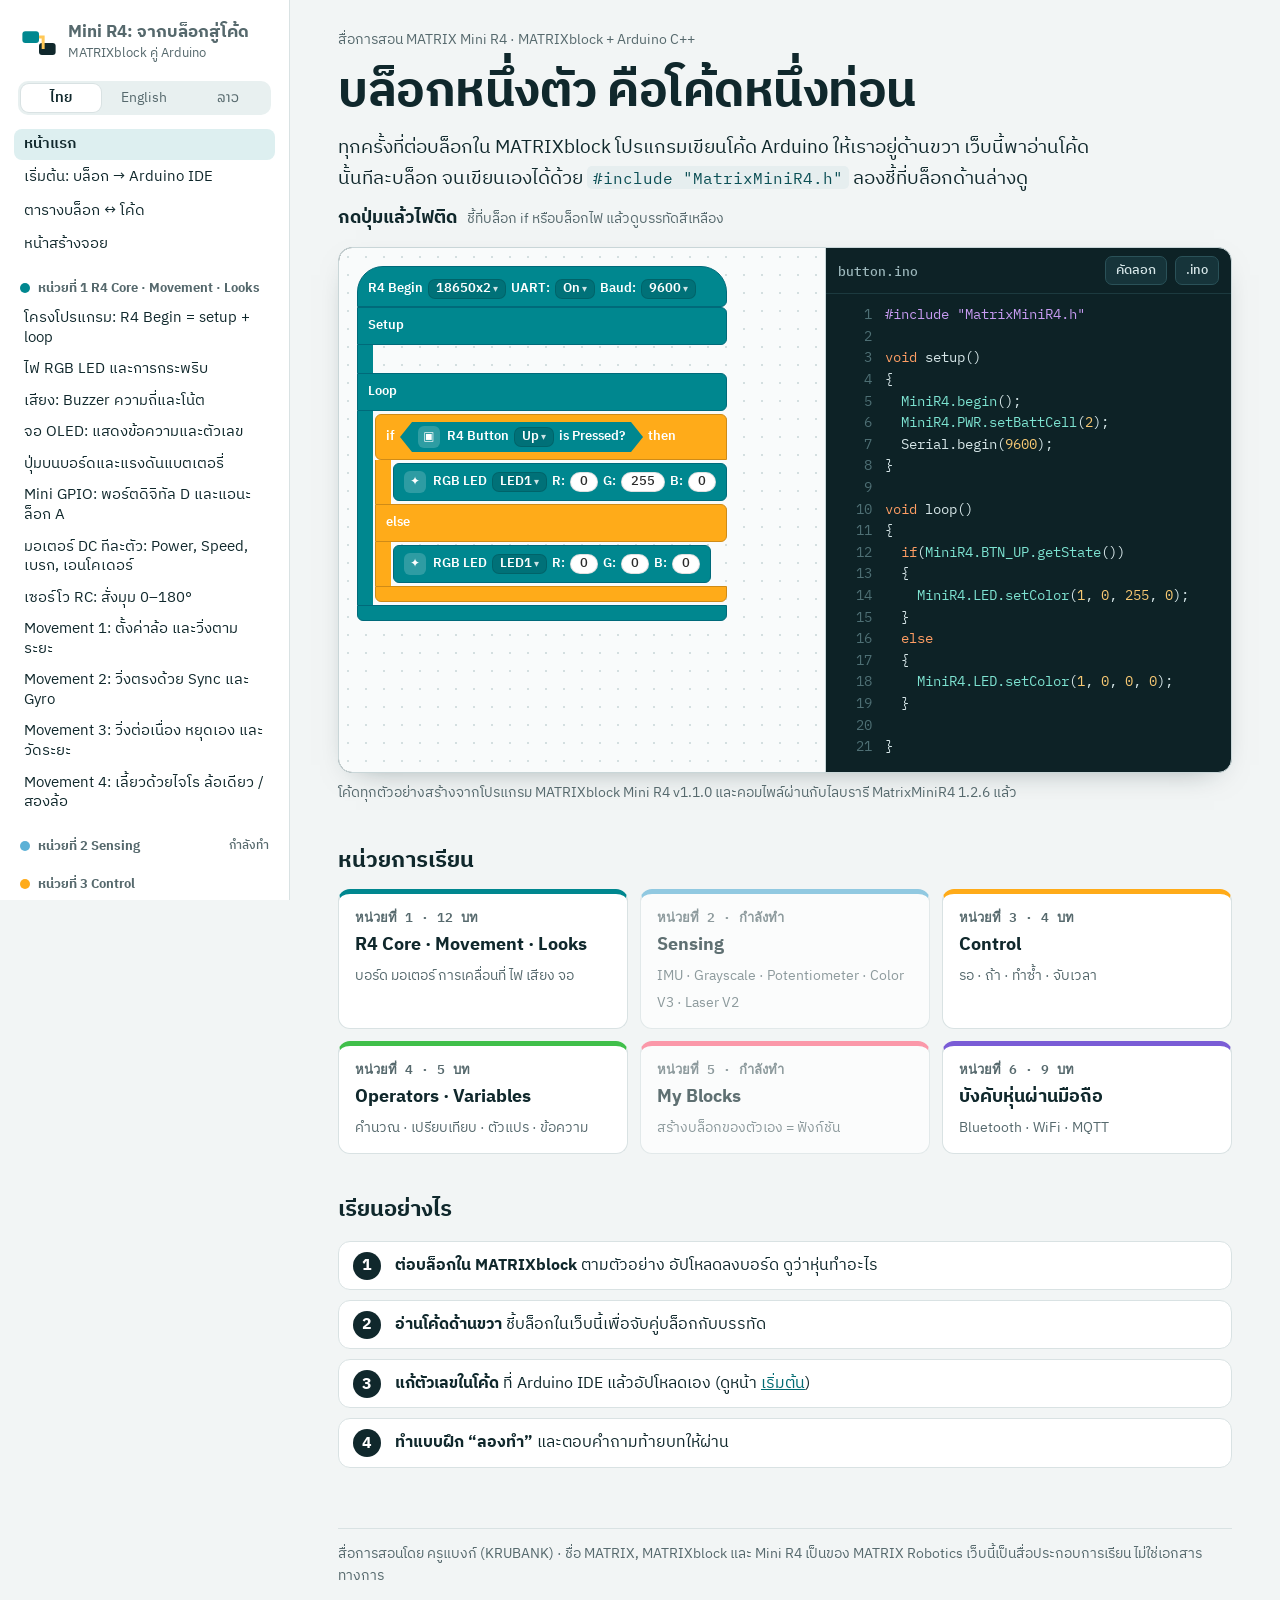
==== commit d5b65d14: "Unit 6: phone remote control lessons 6.1-6.9 (th/en/lo), controller builder rc/, IoT blocks in the b" ====
--- a/index.html
+++ b/index.html
@@ -71,6 +71,10 @@
 .lead{font-size:17.5px;max-width:70ch}
 .goals{background:var(--paper);border:1px solid var(--line);border-left:5px solid var(--teal);border-radius:10px;padding:10px 18px;margin:16px 0}
 .goals ul{margin:4px 0;padding-left:20px}
+.rcrow{display:flex;flex-wrap:wrap;align-items:center;gap:6px 14px;margin:4px 0 8px}
+.rcbtn{display:inline-flex;align-items:center;gap:8px;background:var(--u,#7A5CD6);color:#fff;text-decoration:none;font-weight:600;border-radius:10px;padding:8px 16px;box-shadow:0 6px 16px -10px var(--u,#7A5CD6)}
+.rcbtn:hover{filter:brightness(1.08)}
+.rcbtn svg{flex:none}
 
 /* ---------- บล็อก ---------- */
 .canvas{background-color:#F9FBFB;background-image:radial-gradient(#D4DFE0 1px,transparent 1.2px);background-size:18px 18px;padding:18px;overflow:auto}
@@ -117,6 +121,8 @@
 .bridge-cap h3{margin:0}
 .hint{color:var(--muted);font-size:14px}
 @media (max-width:760px){.bridge{grid-template-columns:1fr}.bridge .canvas{border-right:0;border-bottom:1px solid #C9D6D8}}
+.bridge.code-only{grid-template-columns:minmax(0,1fr)}
+.canvas .stack>.blk.top-next{margin-top:18px}
 
 .notes{list-style:none;padding:0;margin:8px 0 0;display:grid;gap:6px}
 .notes li{display:grid;grid-template-columns:minmax(0,auto) 1fr;gap:4px 12px;align-items:baseline;background:var(--paper);border:1px solid var(--line);border-radius:10px;padding:8px 12px}
@@ -136,6 +142,8 @@
 .params b{font-weight:600}
 .warn{background:#FFF4D6;border:1px solid #F0D58A;border-radius:8px;padding:6px 10px;font-size:14.5px;margin-top:8px}
 .warn::before{content:"ข้อควรรู้ · ";font-weight:700;color:#7A5600}
+html:lang(en) .warn::before{content:"Note · "}
+html:lang(lo) .warn::before{content:"ຂໍ້ຄວນຮູ້ · "}
 details.vars{margin-top:8px;font-size:14px}
 details.vars summary{cursor:pointer;color:var(--teal-d);font-weight:600}
 table.vt{border-collapse:collapse;margin-top:6px;width:100%;font-size:13px}
@@ -205,6 +213,9 @@
 const INLINE = document.getElementById('data').textContent.trim();
 // หน้าไหนฝังไฟล์ในตัวเฟรม (เช่นตัวแสดงผลของ claude.ai) จะดาวน์โหลดไฟล์ไม่ได้ จึงซ่อนปุ่ม .ino
 const FRAMED = (() => { try { return window.self !== window.top; } catch (e) { return true; } })();
+// หน้าจอยบังคับหุ่น: เว็บจริงอยู่ที่ rc/ ข้างหน้านี้ ไฟล์ offline ไม่มีโฟลเดอร์ rc จึงลิงก์ไปเว็บจริง (Bluetooth จากเว็บใช้ได้เฉพาะ https)
+const RC_BASE = INLINE.startsWith('[') ? 'https://millerbankpbi.github.io/mini-r4-lessons/rc/' : 'rc/';
+const rcHref = preset => RC_BASE + '?' + (preset ? 'p=' + encodeURIComponent(preset) + '&' : '') + 'lang=' + SITE;
 function fromRecords(recs) {
   const d = { units: [], lessons: [], blocks: {} };
   for (const r of recs) { if (r.kind === 'units') d.units = r.units; else if (r.kind === 'lesson') d.lessons.push(r.lesson); else if (r.kind === 'block') d.blocks[r.type] = r.block; }
@@ -222,13 +233,16 @@
   th: {
     brand: 'Mini R4: จากบล็อกสู่โค้ด', brandSub: 'MATRIXblock คู่ Arduino', title: 'Mini R4: จากบล็อกสู่โค้ด — เรียน MATRIXblock คู่ Arduino',
     openNav: 'เปิดเมนู', navBtn: '☰ บทเรียน', navLabel: 'บทเรียน', langGroup: 'ภาษาของเว็บ',
-    home: 'หน้าแรก', start: 'เริ่มต้น: บล็อก → Arduino IDE', ref: 'ตารางบล็อก ↔ โค้ด',
+    home: 'หน้าแรก', start: 'เริ่มต้น: บล็อก → Arduino IDE', ref: 'ตารางบล็อก ↔ โค้ด', rcBuilder: 'หน้าสร้างจอย',
+    openRc: 'เปิดจอยของบทนี้', rcHint: 'เปิดในมือถือ · Android ใช้ Chrome · iPhone ใช้แอป Bluefy',
+    rcHintMqtt: 'เปิดในมือถือ · ต่อผ่านอินเทอร์เน็ต ใช้เบราว์เซอร์ไหนก็ได้ (iPhone ใช้ Safari ได้)',
     unit: n => 'หน่วยที่ ' + n, soon: 'กำลังทำ', passed: 'ผ่านแบบทดสอบแล้ว', blockLang: 'ป้ายบล็อก', loNote: '',
     copy: 'คัดลอก', copied: 'คัดลอกแล้ว', selected: 'เลือกโค้ดแล้ว กด Ctrl+C', codeAria: 'โค้ด Arduino',
     menuOpts: 'ตัวเลือกในเมนูของบล็อก → โค้ด', goals: 'เรียนจบบทนี้แล้ว',
     secBlocks: 'บล็อกในบทนี้', secBlocksSub: 'แต่ละบล็อกกลายเป็นโค้ดแบบนี้ (ได้จากตัวสร้างโค้ดของโปรแกรม MATRIXblock เอง)',
     secEx: 'ตัวอย่าง', secExSub: 'ชี้ (หรือแตะ) ที่บล็อก เพื่อดูว่าเป็นโค้ดบรรทัดไหน ชี้ที่โค้ดก็ได้เช่นกัน', hlLine: 'ไฮไลต์บรรทัดนี้',
     secIde: 'เขียนเองใน Arduino IDE', secTry: 'ลองทำ', secTrySub: 'ลองต่อบล็อกใน MATRIXblock ก่อน แล้วค่อยเปิดเฉลยเทียบโค้ด',
+    secExSubCode: 'ตัวอย่างเป็นโค้ด C++ ล้วน (ไม่มีบล็อก) กดปุ่มโค้ดใต้ตัวอย่างเพื่อไฮไลต์บรรทัดที่อธิบาย', secTrySubCode: 'ลองแก้โค้ดใน Arduino IDE ก่อน แล้วค่อยเปิดเฉลยเทียบ',
     showAns: 'ดูเฉลย', hideAns: 'ซ่อนเฉลย', secQuiz: 'เช็กความเข้าใจ', doneBanner: 'ผ่านบทนี้แล้ว ✓ ติ๊กถูกในเมนูด้านข้างแล้ว',
     right: 'ถูกต้อง', wrong: 'ยังไม่ใช่', prev: '← บทก่อน', next: 'บทถัดไป →',
     heroCrumb: 'สื่อการสอน MATRIX Mini R4 · MATRIXblock + Arduino C++', heroH1: 'บล็อกหนึ่งตัว คือโค้ดหนึ่งท่อน',
@@ -251,13 +265,16 @@
   en: {
     brand: 'Mini R4: From Blocks to Code', brandSub: 'MATRIXblock with Arduino', title: 'Mini R4: From Blocks to Code — learn MATRIXblock with Arduino',
     openNav: 'Open menu', navBtn: '☰ Lessons', navLabel: 'Lessons', langGroup: 'Site language',
-    home: 'Home', start: 'Getting started: blocks → Arduino IDE', ref: 'Block ↔ code table',
+    home: 'Home', start: 'Getting started: blocks → Arduino IDE', ref: 'Block ↔ code table', rcBuilder: 'Controller builder',
+    openRc: 'Open this lesson’s controller', rcHint: 'Open it on your phone · Android: Chrome · iPhone: the Bluefy app',
+    rcHintMqtt: 'Open it on your phone · it connects over the internet, so any browser works (Safari on iPhone too)',
     unit: n => 'Unit ' + n, soon: 'coming soon', passed: 'Quiz passed', blockLang: 'Block labels', loNote: '',
     copy: 'Copy', copied: 'Copied', selected: 'Code selected, press Ctrl+C', codeAria: 'Arduino code',
     menuOpts: 'Block menu options → code', goals: 'After this lesson you can',
     secBlocks: 'Blocks in this lesson', secBlocksSub: 'This is the code each block becomes (taken from MATRIXblock’s own code generator)',
     secEx: 'Examples', secExSub: 'Point at (or tap) a block to see which lines of code it makes. Pointing at the code works too.', hlLine: 'Highlight this line',
     secIde: 'Writing it yourself in Arduino IDE', secTry: 'Try it', secTrySub: 'Build it in MATRIXblock first, then open the answer and compare the code',
+    secExSubCode: 'The example is plain C++ (no blocks). Tap a code button under the example to highlight the line it explains.', secTrySubCode: 'Change the code in Arduino IDE first, then open the answer and compare',
     showAns: 'Show answer', hideAns: 'Hide answer', secQuiz: 'Check your understanding', doneBanner: 'Lesson passed ✓ It is ticked in the side menu.',
     right: 'Correct', wrong: 'Not yet', prev: '← Previous', next: 'Next →',
     heroCrumb: 'MATRIX Mini R4 teaching materials · MATRIXblock + Arduino C++', heroH1: 'Every block is a piece of code',
@@ -280,7 +297,9 @@
   lo: {
     brand: 'Mini R4: ຈາກບລັອກສູ່ໂຄ້ດ', brandSub: 'MATRIXblock ຄູ່ກັບ Arduino', title: 'Mini R4: ຈາກບລັອກສູ່ໂຄ້ດ — ຮຽນ MATRIXblock ຄູ່ກັບ Arduino',
     openNav: 'ເປີດເມນູ', navBtn: '☰ ບົດຮຽນ', navLabel: 'ບົດຮຽນ', langGroup: 'ພາສາຂອງເວັບ',
-    home: 'ໜ້າຫຼັກ', start: 'ເລີ່ມຕົ້ນ: ບລັອກ → Arduino IDE', ref: 'ຕາຕະລາງບລັອກ ↔ ໂຄ້ດ',
+    home: 'ໜ້າຫຼັກ', start: 'ເລີ່ມຕົ້ນ: ບລັອກ → Arduino IDE', ref: 'ຕາຕະລາງບລັອກ ↔ ໂຄ້ດ', rcBuilder: 'ໜ້າສ້າງຈອຍ',
+    openRc: 'ເປີດຈອຍຂອງບົດນີ້', rcHint: 'ເປີດໃນມືຖື · Android ໃຊ້ Chrome · iPhone ໃຊ້ແອັບ Bluefy',
+    rcHintMqtt: 'ເປີດໃນມືຖື · ເຊື່ອມຕໍ່ຜ່ານອິນເຕີເນັດ ໃຊ້ບຣາວເຊີໃດກໍໄດ້ (iPhone ໃຊ້ Safari ໄດ້)',
     unit: n => 'ໜ່ວຍທີ ' + n, soon: 'ກຳລັງສ້າງ', passed: 'ຜ່ານແບບທົດສອບແລ້ວ', blockLang: 'ປ້າຍບລັອກ',
     loNote: 'ໂປຣແກຣມ MATRIXblock ບໍ່ມີພາສາລາວ ປ້າຍບລັອກຈຶ່ງສະແດງເປັນພາສາອັງກິດ ຫຼື ໄທ',
     copy: 'ສຳເນົາ', copied: 'ສຳເນົາແລ້ວ', selected: 'ເລືອກໂຄ້ດແລ້ວ ກົດ Ctrl+C', codeAria: 'ໂຄ້ດ Arduino',
@@ -288,6 +307,7 @@
     secBlocks: 'ບລັອກໃນບົດນີ້', secBlocksSub: 'ແຕ່ລະບລັອກກາຍເປັນໂຄ້ດແບບນີ້ (ໄດ້ຈາກຕົວສ້າງໂຄ້ດຂອງໂປຣແກຣມ MATRIXblock ເອງ)',
     secEx: 'ຕົວຢ່າງ', secExSub: 'ຊີ້ (ຫຼື ແຕະ) ທີ່ບລັອກ ເພື່ອເບິ່ງວ່າເປັນໂຄ້ດແຖວໃດ ຊີ້ທີ່ໂຄ້ດກໍໄດ້ຄືກັນ', hlLine: 'ໄຮໄລທ໌ແຖວນີ້',
     secIde: 'ຂຽນເອງໃນ Arduino IDE', secTry: 'ລອງເຮັດ', secTrySub: 'ລອງຕໍ່ບລັອກໃນ MATRIXblock ກ່ອນ ແລ້ວຈຶ່ງເປີດຄຳຕອບທຽບໂຄ້ດ',
+    secExSubCode: 'ຕົວຢ່າງເປັນໂຄ້ດ C++ ລ້ວນ (ບໍ່ມີບລັອກ) ກົດປຸ່ມໂຄ້ດໃຕ້ຕົວຢ່າງເພື່ອໄຮໄລທ໌ແຖວທີ່ອະທິບາຍ', secTrySubCode: 'ລອງແກ້ໂຄ້ດໃນ Arduino IDE ກ່ອນ ແລ້ວຈຶ່ງເປີດຄຳຕອບທຽບ',
     showAns: 'ເບິ່ງຄຳຕອບ', hideAns: 'ເຊື່ອງຄຳຕອບ', secQuiz: 'ກວດຄວາມເຂົ້າໃຈ', doneBanner: 'ຜ່ານບົດນີ້ແລ້ວ ✓ ໝາຍຖືກໄວ້ໃນເມນູຂ້າງແລ້ວ',
     right: 'ຖືກຕ້ອງ', wrong: 'ຍັງບໍ່ແມ່ນ', prev: '← ບົດກ່ອນ', next: 'ບົດຕໍ່ໄປ →',
     heroCrumb: 'ສື່ການສອນ MATRIX Mini R4 · MATRIXblock + Arduino C++', heroH1: 'ບລັອກໜຶ່ງອັນ ຄືໂຄ້ດໜຶ່ງທ່ອນ',
@@ -325,7 +345,7 @@
     const t = l.tr && l.tr[lang];
     if (!t) return l;
     return Object.assign({}, l, {
-      title: t.title, intro: t.intro, goals: t.goals, arduino: t.arduino,
+      title: t.title, intro: t.intro, goals: t.goals, arduino: t.arduino, arduinoTitle: t.arduinoTitle,
       examples: l.examples.map((e, i) => Object.assign({}, e, { title: t.examples[i].title, desc: t.examples[i].desc, notes: (e.notes || []).map((n, j) => [n[0], t.examples[i].notes[j]]) })),
       tries: (l.tries || []).map((x, i) => Object.assign({}, x, { task: t.tries[i].task, answer: t.tries[i].answer })),
       quiz: (l.quiz || []).map((q, i) => Object.assign({}, q, { q: t.quiz[i].q, choices: t.quiz[i].choices, why: t.quiz[i].why }))
@@ -348,7 +368,7 @@
 }
 let LANG = store.get('mbr4-lang', 'en');
 let DONE = store.get('mbr4-done', {});
-const CAT = { core: ['R4 Core', '#00878F'], move: ['Movement', '#fb59ce'], looks: ['Looks', '#9966FF'], serial: ['Serial', '#ed9979'], sensing: ['Sensing', '#5cb1d6'], control: ['Control', '#FFAB19'], ops: ['Operators', '#40BF4A'], vars: ['Variables', '#FF8C1A'] };
+const CAT = { core: ['R4 Core', '#00878F'], move: ['Movement', '#fb59ce'], looks: ['Looks', '#9966FF'], serial: ['Serial', '#ed9979'], sensing: ['Sensing', '#5cb1d6'], control: ['Control', '#FFAB19'], ops: ['Operators', '#40BF4A'], vars: ['Variables', '#FF8C1A'], iot: ['IoT', '#00B8D4'] };
 
 // ---------------- วาดบล็อก ----------------
 const ICON = t => /ddc_/.test(t) ? '◎' : /Buzzer/.test(t) ? '♪' : /OLED/.test(t) ? '▭' : /RGB/.test(t) ? '✦' : /_RC/.test(t) ? '⟲' : /_M|ENC/.test(t) ? '⚙' : /motion/.test(t) ? '✥' : /color/i.test(t) ? '◍' : /aser/.test(t) ? '⦿' : /Serial/.test(t) ? '⇄' : /Grayscale|Pot|AIget|DIget|DOset/.test(t) ? '⌁' : /control_repeat|forever/.test(t) ? '↻' : '▣';
@@ -409,7 +429,7 @@
 }
 function renderStacks(stacks) {
   const wrap = document.createElement('div'); wrap.className = 'stack';
-  for (const s of stacks) for (const n of s) wrap.appendChild(renderBlock(n));
+  stacks.forEach((s, i) => s.forEach((n, j) => { const el = renderBlock(n); if (i && !j) el.classList.add('top-next'); wrap.appendChild(el); }));
   return wrap;
 }
 
@@ -438,16 +458,16 @@
 }
 function bridge(ex, opts = {}) {
   const lines = ex.code.replace(/\n+$/, '').split('\n');
-  const box = document.createElement('div'); box.className = 'bridge';
+  const box = document.createElement('div'); box.className = 'bridge' + (ex.codeOnly ? ' code-only' : '');
   const cv = document.createElement('div'); cv.className = 'canvas';
-  cv.appendChild(renderStacks(ex[LANG] || ex.en));
+  if (!ex.codeOnly) cv.appendChild(renderStacks(ex[LANG] || ex.en));
   const cb = document.createElement('div'); cb.className = 'codebox';
   cb.innerHTML = '<div class="codebar"><span>' + esc(opts.file || 'sketch.ino') + '</span><span class="sp"></span><button data-act="copy">' + U('copy') + '</button>' + (FRAMED ? '' : '<button data-act="dl">.ino</button>') + '</div>';
   const pre = document.createElement('pre'); pre.className = 'code'; pre.tabIndex = 0;
   pre.setAttribute('aria-label', U('codeAria'));
   pre.innerHTML = lines.map((l, i) => '<span class="ln" data-n="' + (i + 1) + '">' + (hiLine(l) || ' ') + '</span>').join('');
   cb.appendChild(pre);
-  box.append(cv, cb);
+  if (ex.codeOnly) box.append(cb); else box.append(cv, cb);
   const lnEls = [...pre.querySelectorAll('.ln')];
   const stacks = ex.en;
   // ช่วงบรรทัดของแต่ละบล็อก (บล็อกค่าใช้บรรทัดของบล็อกแม่)
@@ -519,7 +539,7 @@
   const s = $('#side');
   let h = '<a class="brand" href="#home"><svg width="38" height="38" viewBox="0 0 64 64" aria-hidden="true"><rect x="4" y="12" width="28" height="20" rx="5" fill="#00878F"/><rect x="32" y="32" width="28" height="20" rx="5" fill="#10282C"/><path d="M32 22h7v20" stroke="#FFC857" stroke-width="5" fill="none"/></svg><span><b>' + U('brand') + '</b><span>' + U('brandSub') + '</span></span></a>';
   h += '<div class="sitelang" role="group" aria-label="' + U('langGroup') + '">' + SITES.map(([k, n]) => '<button lang="' + k + '" data-site="' + k + '" aria-pressed="' + (k === SITE) + '">' + n + '</button>').join('') + '</div>';
-  h += '<div class="nav-top"><a class="navi' + (active === 'home' ? ' on' : '') + '" href="#home">' + U('home') + '</a><a class="navi' + (active === 'start' ? ' on' : '') + '" href="#start">' + U('start') + '</a><a class="navi' + (active === 'ref' ? ' on' : '') + '" href="#ref">' + U('ref') + '</a></div>';
+  h += '<div class="nav-top"><a class="navi' + (active === 'home' ? ' on' : '') + '" href="#home">' + U('home') + '</a><a class="navi' + (active === 'start' ? ' on' : '') + '" href="#start">' + U('start') + '</a><a class="navi' + (active === 'ref' ? ' on' : '') + '" href="#ref">' + U('ref') + '</a><a class="navi" href="' + esc(rcHref('')) + '">' + U('rcBuilder') + '</a></div>';
   for (const u of D.units) {
     h += '<div class="unit-h" style="--u:' + u.color + '"><i></i>' + U('unit')(u.id) + ' ' + esc(u.title) + (u.soon ? '<small>' + U('soon') + '</small>' : '') + '</div>';
     for (const l of lessonsByUnit(u.id)) {
@@ -564,13 +584,25 @@
   const head = document.createElement('div');
   head.innerHTML = '<div class="crumb"><a href="#home">' + U('home') + '</a> · ' + U('unit')(unit.id) + ' ' + esc(unit.title) + '</div><h1>' + les.title + '</h1>' +
     '<p class="lead">' + les.intro + '</p><div class="goals"><b>' + U('goals') + '</b><ul>' + les.goals.map(g => '<li>' + g + '</li>').join('') + '</ul></div>';
+  if (les.rc) {
+    const row = document.createElement('p'); row.className = 'rcrow'; row.style.setProperty('--u', unit.color);
+    const a = document.createElement('a'); a.className = 'rcbtn'; a.href = rcHref(les.rc);
+    a.innerHTML = '<svg width="22" height="16" viewBox="0 0 22 16" aria-hidden="true"><rect x="1" y="1" width="20" height="14" rx="7" fill="none" stroke="currentColor" stroke-width="2"/><path d="M6 5v6M3 8h6" stroke="currentColor" stroke-width="2"/><circle cx="15" cy="6" r="1.6" fill="currentColor"/><circle cx="17" cy="10" r="1.6" fill="currentColor"/></svg>';
+    a.append(U('openRc'));
+    const hint = document.createElement('span'); hint.className = 'hint'; hint.textContent = U(les.rcLink === 'mqtt' ? 'rcHintMqtt' : 'rcHint');
+    row.append(a, hint); head.appendChild(row);
+  }
   v.appendChild(head);
   const sec = (t, sub) => { const h = document.createElement('h2'); h.innerHTML = t; v.appendChild(h); if (sub) { const p = document.createElement('p'); p.className = 'hint'; p.innerHTML = sub; v.appendChild(p); } };
-  sec(U('secBlocks'), U('secBlocksSub'));
-  const bc = document.createElement('div'); bc.className = 'bcards';
-  les.blocks.forEach(t => bc.appendChild(blockCard(t)));
-  v.appendChild(bc);
-  sec(U('secEx'), U('secExSub'));
+  // บทที่ไม่มีบล็อกใหม่ (เช่น บทหน้าสร้างจอย) ไม่แสดงหัวข้อบล็อก
+  if (les.blocks.length) {
+    sec(U('secBlocks'), U('secBlocksSub'));
+    const bc = document.createElement('div'); bc.className = 'bcards';
+    les.blocks.forEach(t => bc.appendChild(blockCard(t)));
+    v.appendChild(bc);
+  }
+  const allCode = list => list.length > 0 && list.every(x => x.codeOnly);
+  sec(U('secEx'), allCode(les.examples) ? U('secExSubCode') : U('secExSub'));
   les.examples.forEach((ex, i) => {
     const cap = document.createElement('div'); cap.className = 'bridge-cap';
     cap.innerHTML = '<h3>' + (i + 1) + '. ' + esc(ex.title) + '</h3><span class="hint">' + (ex.desc || '') + '</span>';
@@ -591,13 +623,13 @@
     }
   });
   if (les.arduino && les.arduino.length) {
-    sec(U('secIde'));
+    sec(les.arduinoTitle || U('secIde'));
     const t = document.createElement('div'); t.className = 'tips';
     t.innerHTML = '<ul>' + les.arduino.map(x => '<li>' + x + '</li>').join('') + '</ul>';
     v.appendChild(t);
   }
   if (les.tries && les.tries.length) {
-    sec(U('secTry'), U('secTrySub'));
+    sec(U('secTry'), allCode(les.tries) ? U('secTrySubCode') : U('secTrySub'));
     les.tries.forEach((tr, i) => {
       const box = document.createElement('div'); box.className = 'task';
       box.innerHTML = '<p><span class="num">' + (i + 1) + '</span>' + tr.task + '</p>';
@@ -685,7 +717,7 @@
   v.innerHTML = '<div class="crumb"><a href="#home">' + U('home') + '</a></div><h1>' + U('ref') + '</h1><p class="lead">' + U('refLead') + '</p>' +
     '<input class="search" id="q" type="search" placeholder="' + U('search') + '" aria-label="' + U('search') + '">';
   const body = document.createElement('div'); v.appendChild(body);
-  const order = ['core', 'move', 'looks', 'control', 'ops', 'vars', 'serial', 'sensing'];
+  const order = ['core', 'move', 'looks', 'control', 'ops', 'vars', 'iot', 'serial', 'sensing'];
   const draw = q => {
     body.innerHTML = '';
     q = (q || '').toLowerCase();
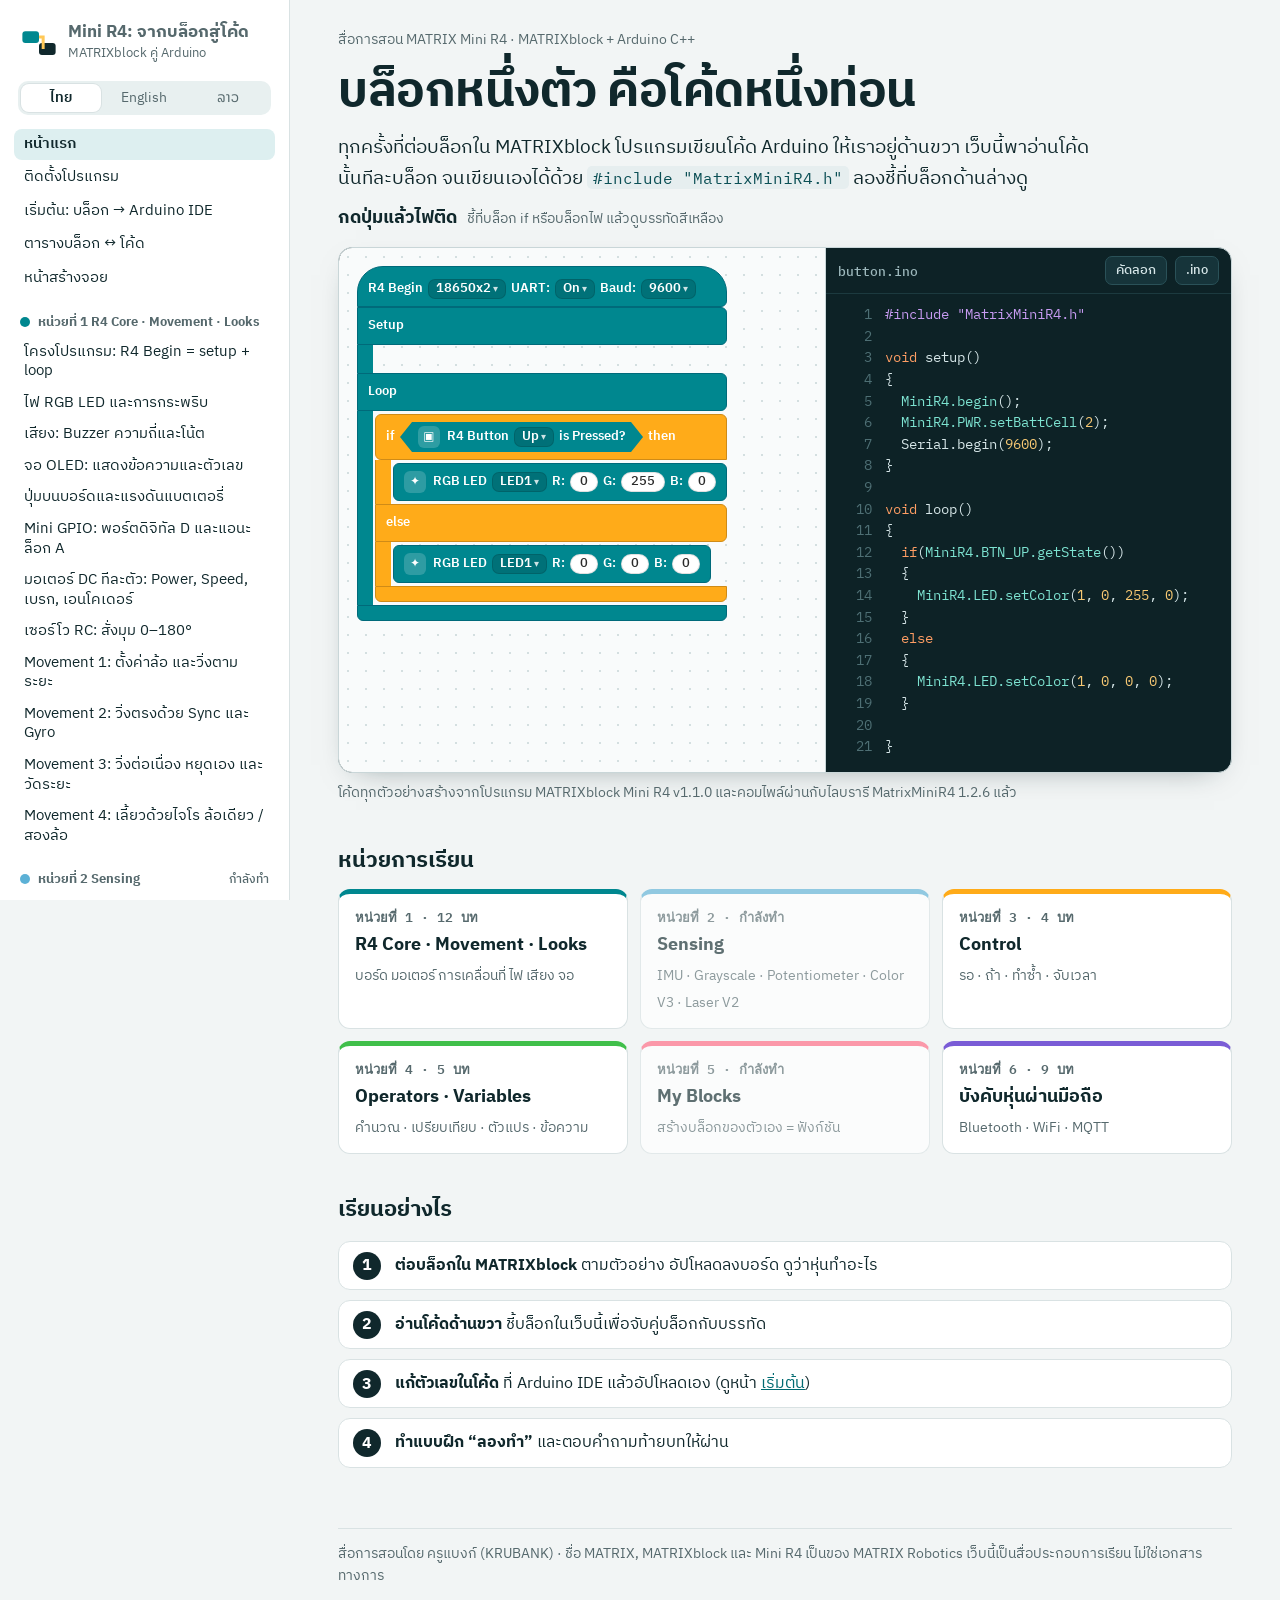
==== commit 987c7277: "Add install guide page: Arduino IDE, UNO R4 board package, MatrixMiniR4 library New #install page in" ====
--- a/index.html
+++ b/index.html
@@ -188,6 +188,14 @@
 .ucard ol{margin:8px 0 0;padding-left:20px;font-size:14px}
 .steps{counter-reset:s;list-style:none;padding:0;display:grid;gap:10px}
 .steps>li{counter-increment:s;background:var(--paper);border:1px solid var(--line);border-radius:12px;padding:10px 16px 10px 56px;position:relative}
+figure.shot{margin:12px 0 4px}
+figure.shot img{display:block;width:100%;max-width:780px;height:auto;border-radius:10px;border:1px solid var(--line);background:#1b2124}
+ul.need{display:grid;gap:6px;padding-left:22px}
+dl.faq{display:grid;gap:8px;margin:8px 0 0}
+dl.faq dt{font-weight:600;background:var(--paper);border:1px solid var(--line);border-bottom:0;border-radius:10px 10px 0 0;padding:8px 12px 0}
+dl.faq dd{margin:0;background:var(--paper);border:1px solid var(--line);border-top:0;border-radius:0 0 10px 10px;padding:2px 12px 10px}
+p.next{margin-top:22px;font-size:17px}
+.steps>li .bridge{margin-top:12px}
 .steps>li::before{content:counter(s);position:absolute;left:14px;top:10px;width:28px;height:28px;border-radius:50%;background:var(--ink);color:#fff;display:grid;place-items:center;font-weight:700}
 .legend{display:flex;gap:16px;flex-wrap:wrap;font-size:14px;color:var(--muted);margin:8px 0}
 .legend span{display:flex;gap:6px;align-items:center}
@@ -215,6 +223,7 @@
 const FRAMED = (() => { try { return window.self !== window.top; } catch (e) { return true; } })();
 // หน้าจอยบังคับหุ่น: เว็บจริงอยู่ที่ rc/ ข้างหน้านี้ ไฟล์ offline ไม่มีโฟลเดอร์ rc จึงลิงก์ไปเว็บจริง (Bluetooth จากเว็บใช้ได้เฉพาะ https)
 const RC_BASE = INLINE.startsWith('[') ? 'https://millerbankpbi.github.io/mini-r4-lessons/rc/' : 'rc/';
+const IMG_BASE = INLINE.startsWith('[') ? 'https://millerbankpbi.github.io/mini-r4-lessons/img/' : 'img/';
 const rcHref = preset => RC_BASE + '?' + (preset ? 'p=' + encodeURIComponent(preset) + '&' : '') + 'lang=' + SITE;
 function fromRecords(recs) {
   const d = { units: [], lessons: [], blocks: {} };
@@ -336,6 +345,10 @@
   const nav = (navigator.languages || [navigator.language || '']).map(x => String(x).slice(0, 2).toLowerCase());
   return nav.includes('lo') && !nav.includes('th') ? 'lo' : 'th';
 })();
+// หน้า "ติดตั้งโปรแกรม": ข้อความ 3 ภาษาและโค้ดทดสอบ ใส่ตอน build (src/install/)
+const INSTALL = {"th": {"install": "ติดตั้งโปรแกรม", "installTitle": "ติดตั้งโปรแกรม", "installMore": "ดูขั้นตอนละเอียดพร้อมรูป → ติดตั้งโปรแกรม", "installHtml": "<h1>ติดตั้งโปรแกรม: Arduino IDE · บอร์ด R4 · ไลบรารี MatrixMiniR4<\/h1><p class=\"lead\">ทำครั้งเดียวต่อคอมพิวเตอร์หนึ่งเครื่อง ใช้เวลาราว 10–20 นาที (ขึ้นกับความเร็วอินเทอร์เน็ต) เสร็จแล้วเครื่องนี้อัปโหลดโค้ดทุกบทในเว็บนี้ลงหุ่น Mini R4 ได้<\/p><h2>ต้องมีอะไรบ้าง<\/h2><ul class=\"need\"><li>คอมพิวเตอร์ Windows 10/11 หรือ macOS ที่ต่ออินเทอร์เน็ต<\/li><li>หุ่น MATRIX Mini R4 กับสาย USB-C ที่ส่งข้อมูลได้ (สายสำหรับชาร์จอย่างเดียว คอมจะมองไม่เห็นหุ่น)<\/li><li>ภาพในหน้านี้มาจาก Arduino IDE 2.3.6 รุ่นอื่นในเวอร์ชัน 2 หน้าตาใกล้เคียงกัน<\/li><\/ul><h2>ขั้นตอน<\/h2><ol class=\"steps\"><li><b>ดาวน์โหลดและติดตั้ง Arduino IDE 2<\/b> จาก <a href=\"https://www.arduino.cc/en/software\" target=\"_blank\" rel=\"noopener\">arduino.cc/en/software<\/a> เลือกไฟล์ให้ตรงกับเครื่อง (Windows เลือกตัวติดตั้งสำหรับ Windows 10 ขึ้นไป) แล้วติดตั้งตามปกติ ถ้า Windows ถามว่าจะติดตั้งซอฟต์แวร์อุปกรณ์ (USB driver) ไหม ให้กด <b>Install<\/b> · เปิดโปรแกรมครั้งแรกอาจช้าสักพัก รอให้แถบด้านล่างโหลดเสร็จก่อน<\/li><li><b>เปิดตัวจัดการบอร์ด (Boards Manager)<\/b> กดไอคอนรูปบอร์ด ① ที่แถบซ้าย (ไอคอนที่ 2 จากบน) จะมีช่องค้นหา ② ขึ้นมา หรือใช้เมนู Tools → Board → Boards Manager…<figure class=\"shot\"><img src=\"{IMG}install-boards-manager.webp\" width=\"1060\" height=\"620\" loading=\"lazy\" alt=\"Arduino IDE: ไอคอนตัวจัดการบอร์ดที่แถบซ้าย (1) และช่องค้นหา (2)\"><\/figure><\/li><li><b>ติดตั้งบอร์ด Arduino UNO R4<\/b> พิมพ์ <code>arduino r4<\/code> ในช่องค้นหา ① จะเจอ <b>Arduino UNO R4 Boards<\/b> by Arduino กด <b>INSTALL<\/b> ② แล้วรอจนมีป้ายสีเขียว “1.6.0 installed” (อาจใช้เวลาหลายนาที) ถ้า Windows ถามเรื่องไดรเวอร์ระหว่างนี้ ให้กด Install<figure class=\"shot\"><img src=\"{IMG}install-uno-r4-boards.webp\" width=\"1060\" height=\"560\" loading=\"lazy\" alt=\"ค้นหา arduino r4 (1) แล้วกด INSTALL ที่ Arduino UNO R4 Boards (2)\"><\/figure><p class=\"warn\">เว็บนี้ทดสอบกับรุ่น 1.6.0 ถ้ารุ่นที่ใหม่กว่าคอมไพล์โค้ดในบทเรียนไม่ผ่าน ให้เลือก 1.6.0 ในช่องเลือกรุ่นข้างปุ่ม INSTALL แล้วติดตั้งใหม่<\/p><\/li><li><b>ติดตั้งไลบรารี MatrixMiniR4<\/b> กดไอคอนรูปหนังสือ ① (ไอคอนที่ 3 จากบน หรือเมนู Sketch → Include Library → Manage Libraries…) พิมพ์ <code>MatrixMiniR4<\/code> ในช่องค้นหา ② เลือก <b>MatrixMiniR4<\/b> by KKITC แล้วกด <b>INSTALL<\/b> ③ จะมีหน้าต่างถามว่าจะติดตั้งไลบรารีที่ต้องใช้ด้วยไหม (<b>ArduinoBLE<\/b> และ <b>PubSubClient<\/b>) ให้กด <b>INSTALL ALL<\/b> แล้วรอจนขึ้น “1.2.6 installed”<figure class=\"shot\"><img src=\"{IMG}install-matrixminir4.webp\" width=\"1060\" height=\"580\" loading=\"lazy\" alt=\"ไอคอนตัวจัดการไลบรารี (1) ค้นหา MatrixMiniR4 (2) แล้วกด INSTALL (3)\"><\/figure><p class=\"warn\">ถ้าเผลอกด INSTALL WITHOUT DEPENDENCIES ให้ค้น <code>ArduinoBLE<\/code> และ <code>PubSubClient<\/code> แล้วกด INSTALL ทีละตัว บทเรียนหน่วยที่ 6 (Bluetooth และ WiFi) ต้องใช้สองตัวนี้<\/p><\/li><li><b>ต่อหุ่น แล้วเลือกบอร์ดกับพอร์ต<\/b> เสียบสาย USB-C จากหุ่นเข้าคอมพิวเตอร์ กดช่องเลือกบอร์ดด้านบน ① → <b>Select other board and port…<\/b> ฝั่ง BOARDS พิมพ์ <code>uno r4 wifi<\/code> เลือก <b>Arduino UNO R4 WiFi<\/b> ฝั่ง PORTS เลือกพอร์ตของหุ่น (Windows เป็น COM เช่น COM5 · macOS เป็น /dev/cu.usbmodem…) แล้วกด OK · หรือใช้เมนู Tools → Board → Arduino UNO R4 Boards → Arduino UNO R4 WiFi และ Tools → Port<figure class=\"shot\"><img src=\"{IMG}install-toolbar.webp\" width=\"820\" height=\"182\" loading=\"lazy\" alt=\"ช่องเลือกบอร์ด (1) ปุ่มตรวจโค้ด (2) และปุ่มอัปโหลด (3) ที่แถบด้านบนของ Arduino IDE\"><\/figure><p class=\"warn\">ต้องเลือก <b>UNO R4 WiFi<\/b> (ไม่ใช่ Minima) · ไม่รู้ว่าพอร์ตไหนคือหุ่น: ถอดสายแล้วดูว่าพอร์ตไหนหายไป เสียบกลับ พอร์ตที่โผล่มาคือหุ่น<\/p><\/li><li><b>ทดสอบอัปโหลด<\/b> กด File → New Sketch ลบโค้ดเดิมทั้งหมด วางโค้ดทดสอบด้านล่าง (กดปุ่ม คัดลอก) กด ✓ Verify ② รอข้อความ “Done compiling” แล้วกด → Upload ③ รอ “Done uploading” · ถ้าหุ่นร้อง “ปิ๊ง” จอขึ้น <b>Hello / Mini R4 OK<\/b> และไฟกระพริบสีเขียว แปลว่าติดตั้งครบ พร้อมเรียนแล้ว (ถ้าจอหรือเสียงไม่ทำงาน ใส่แบตเตอรี่และเปิดสวิตช์หุ่นแล้วลองอีกครั้ง)<div id=\"testCode\"><\/div><\/li><\/ol><h2>แก้ปัญหาที่พบบ่อย<\/h2><dl class=\"faq\"><dt><code>MatrixMiniR4.h: No such file or directory<\/code><\/dt><dd>ยังไม่ได้ติดตั้งไลบรารี MatrixMiniR4 (ขั้นที่ 4) หรือเลือกบอร์ดผิด ต้องเป็น Arduino UNO R4 WiFi (ขั้นที่ 5)<\/dd><dt><code>ArduinoBLE.h<\/code> หรือ <code>PubSubClient.h: No such file or directory<\/code><\/dt><dd>ติดตั้งไลบรารี ArduinoBLE และ PubSubClient เพิ่ม (ดูข้อควรรู้ในขั้นที่ 4)<\/dd><dt>ไม่มีพอร์ตให้เลือก หรือขึ้น “No device found”<\/dt><dd>เปลี่ยนเป็นสายที่ส่งข้อมูลได้ ลองช่อง USB อื่น ถอดเสียบใหม่แล้วเลือกพอร์ตอีกครั้ง และปิดโปรแกรมอื่นที่อาจใช้พอร์ตอยู่ เช่น MATRIXblock หรือ Serial Monitor ในอีกหน้าต่าง<\/dd><dt>ค้างที่ “Uploading…” นาน หรืออัปโหลดไม่สำเร็จ<\/dt><dd>ถอดสายเสียบใหม่ เลือกพอร์ตอีกครั้ง แล้วกดอัปโหลดใหม่<\/dd><dt>ติดตั้งบอร์ดหรือไลบรารีไม่สำเร็จ (ดาวน์โหลดล้มเหลว)<\/dt><dd>อินเทอร์เน็ตของโรงเรียนอาจบล็อกเว็บดาวน์โหลด ลองต่อฮอตสปอตมือถือ แล้วกด INSTALL อีกครั้ง<\/dd><dt>ไม่แน่ใจว่าติดตั้งแล้วหรือยัง<\/dt><dd>ค้นชื่อในตัวจัดการบอร์ดหรือตัวจัดการไลบรารี ถ้าติดตั้งแล้วจะมีป้ายสีเขียว “… installed”<\/dd><\/dl><p class=\"next\">ติดตั้งเสร็จแล้ว ต่อไปดู <a href=\"#start\">เริ่มต้น: ย้ายโค้ดจากบล็อกไป Arduino IDE<\/a><\/p>"}, "en": {"install": "Install the software", "installTitle": "Install the software", "installMore": "Step-by-step with pictures → Install the software", "installHtml": "<h1>Install the software: Arduino IDE · R4 board · MatrixMiniR4 library<\/h1><p class=\"lead\">Do this once per computer. It takes about 10–20 minutes, depending on your internet speed. After that, this computer can upload every lesson on this site to the Mini R4 robot.<\/p><h2>What you need<\/h2><ul class=\"need\"><li>A Windows 10/11 or macOS computer with internet<\/li><li>A MATRIX Mini R4 robot and a USB-C cable that carries data (a charge-only cable will not show the robot)<\/li><li>The pictures on this page come from Arduino IDE 2.3.6; other version 2 releases look about the same<\/li><\/ul><h2>Steps<\/h2><ol class=\"steps\"><li><b>Download and install Arduino IDE 2<\/b> from <a href=\"https://www.arduino.cc/en/software\" target=\"_blank\" rel=\"noopener\">arduino.cc/en/software<\/a>. Pick the file for your computer (on Windows, the installer for Windows 10 and newer) and install it as usual. If Windows asks whether to install device software (USB driver), press <b>Install<\/b>. The first start can be slow; wait until the bar at the bottom finishes loading.<\/li><li><b>Open the Boards Manager<\/b>: press the board icon ① in the left bar (second icon from the top). A search box ② appears. You can also use Tools → Board → Boards Manager…<figure class=\"shot\"><img src=\"{IMG}install-boards-manager.webp\" width=\"1060\" height=\"620\" loading=\"lazy\" alt=\"Arduino IDE: the Boards Manager icon in the left bar (1) and the search box (2)\"><\/figure><\/li><li><b>Install the Arduino UNO R4 board<\/b>: type <code>arduino r4<\/code> in the search box ①. You will find <b>Arduino UNO R4 Boards<\/b> by Arduino. Press <b>INSTALL<\/b> ② and wait for the green “1.6.0 installed” label (this can take several minutes). If Windows asks about a driver meanwhile, press Install.<figure class=\"shot\"><img src=\"{IMG}install-uno-r4-boards.webp\" width=\"1060\" height=\"560\" loading=\"lazy\" alt=\"Search for arduino r4 (1), then press INSTALL on Arduino UNO R4 Boards (2)\"><\/figure><p class=\"warn\">This site was tested with version 1.6.0. If a newer version fails to compile the lesson code, pick 1.6.0 in the version box next to INSTALL and install again.<\/p><\/li><li><b>Install the MatrixMiniR4 library<\/b>: press the book icon ① (third icon from the top, or Sketch → Include Library → Manage Libraries…). Type <code>MatrixMiniR4<\/code> in the search box ②, pick <b>MatrixMiniR4<\/b> by KKITC and press <b>INSTALL<\/b> ③. A window asks whether to install the libraries it needs as well (<b>ArduinoBLE<\/b> and <b>PubSubClient<\/b>): press <b>INSTALL ALL<\/b> and wait for “1.2.6 installed”.<figure class=\"shot\"><img src=\"{IMG}install-matrixminir4.webp\" width=\"1060\" height=\"580\" loading=\"lazy\" alt=\"The Library Manager icon (1), search for MatrixMiniR4 (2), then press INSTALL (3)\"><\/figure><p class=\"warn\">If you pressed INSTALL WITHOUT DEPENDENCIES by mistake, search for <code>ArduinoBLE<\/code> and <code>PubSubClient<\/code> and install each one. Unit 6 (Bluetooth and WiFi) needs both.<\/p><\/li><li><b>Connect the robot, then choose the board and port<\/b>: plug the robot’s USB-C cable into the computer. Press the board box at the top ① → <b>Select other board and port…<\/b>. Under BOARDS type <code>uno r4 wifi<\/code> and pick <b>Arduino UNO R4 WiFi<\/b>; under PORTS pick the robot’s port (COM on Windows, such as COM5 · /dev/cu.usbmodem… on macOS), then press OK. You can also use Tools → Board → Arduino UNO R4 Boards → Arduino UNO R4 WiFi and Tools → Port.<figure class=\"shot\"><img src=\"{IMG}install-toolbar.webp\" width=\"820\" height=\"182\" loading=\"lazy\" alt=\"The board box (1), the Verify button (2) and the Upload button (3) at the top of Arduino IDE\"><\/figure><p class=\"warn\">Choose <b>UNO R4 WiFi<\/b> (not Minima). Not sure which port is the robot? Unplug the cable and see which port disappears; plug it back in and the port that appears is the robot.<\/p><\/li><li><b>Test an upload<\/b>: press File → New Sketch, delete all the code, paste the test code below (press Copy), press ✓ Verify ② and wait for “Done compiling”, then press → Upload ③ and wait for “Done uploading”. If the robot beeps, the screen shows <b>Hello / Mini R4 OK<\/b> and the light blinks green, everything is installed and you are ready to learn. (If the screen or sound does not work, put in the battery, switch the robot on and try again.)<div id=\"testCode\"><\/div><\/li><\/ol><h2>Common problems<\/h2><dl class=\"faq\"><dt><code>MatrixMiniR4.h: No such file or directory<\/code><\/dt><dd>The MatrixMiniR4 library is not installed (step 4), or the wrong board is chosen; it must be Arduino UNO R4 WiFi (step 5).<\/dd><dt><code>ArduinoBLE.h<\/code> or <code>PubSubClient.h: No such file or directory<\/code><\/dt><dd>Install the ArduinoBLE and PubSubClient libraries (see the note in step 4).<\/dd><dt>No port to choose, or “No device found”<\/dt><dd>Use a cable that carries data, try another USB socket, unplug and plug in again and choose the port again, and close other programs that may hold the port, such as MATRIXblock or a Serial Monitor in another window.<\/dd><dt>Stuck at “Uploading…” or the upload fails<\/dt><dd>Unplug and plug in the cable, choose the port again, then upload again.<\/dd><dt>Installing the board or library fails (download failed)<\/dt><dd>The school internet may block the download site. Try a phone hotspot, then press INSTALL again.<\/dd><dt>Not sure whether it is installed<\/dt><dd>Search for the name in the Boards Manager or Library Manager. Installed items show a green “… installed” label.<\/dd><\/dl><p class=\"next\">All installed? Next, see <a href=\"#start\">Getting started: from blocks to Arduino IDE<\/a><\/p>"}, "lo": {"install": "ຕິດຕັ້ງໂປຣແກຣມ", "installTitle": "ຕິດຕັ້ງໂປຣແກຣມ", "installMore": "ເບິ່ງຂັ້ນຕອນລະອຽດພ້ອມຮູບ → ຕິດຕັ້ງໂປຣແກຣມ", "installHtml": "<h1>ຕິດຕັ້ງໂປຣແກຣມ: Arduino IDE · ບອດ R4 · ຫ້ອງສະໝຸດ MatrixMiniR4<\/h1><p class=\"lead\">ເຮັດເທື່ອດຽວຕໍ່ຄອມພິວເຕີໜຶ່ງເຄື່ອງ ໃຊ້ເວລາປະມານ 10–20 ນາທີ (ຂຶ້ນກັບຄວາມໄວອິນເຕີເນັດ) ເມື່ອເຮັດແລ້ວ ເຄື່ອງນີ້ອັບໂຫຼດໂຄ້ດທຸກບົດໃນເວັບນີ້ລົງຫຸ່ນຍົນ Mini R4 ໄດ້<\/p><h2>ຕ້ອງມີຫຍັງແດ່<\/h2><ul class=\"need\"><li>ຄອມພິວເຕີ Windows 10/11 ຫຼື macOS ທີ່ຕໍ່ອິນເຕີເນັດ<\/li><li>ຫຸ່ນຍົນ MATRIX Mini R4 ກັບສາຍ USB-C ທີ່ສົ່ງຂໍ້ມູນໄດ້ (ສາຍສຳລັບສາກໄຟຢ່າງດຽວ ຄອມຈະເບິ່ງບໍ່ເຫັນຫຸ່ນຍົນ)<\/li><li>ຮູບໃນໜ້ານີ້ມາຈາກ Arduino IDE 2.3.6 ລຸ້ນອື່ນໃນເວີຊັນ 2 ໜ້າຕາໃກ້ຄຽງກັນ<\/li><\/ul><h2>ຂັ້ນຕອນ<\/h2><ol class=\"steps\"><li><b>ດາວໂຫຼດ ແລະ ຕິດຕັ້ງ Arduino IDE 2<\/b> ຈາກ <a href=\"https://www.arduino.cc/en/software\" target=\"_blank\" rel=\"noopener\">arduino.cc/en/software<\/a> ເລືອກໄຟລ໌ໃຫ້ກົງກັບເຄື່ອງ (Windows ເລືອກຕົວຕິດຕັ້ງສຳລັບ Windows 10 ຂຶ້ນໄປ) ແລ້ວຕິດຕັ້ງຕາມປົກກະຕິ ຖ້າ Windows ຖາມວ່າຈະຕິດຕັ້ງຊອບແວອຸປະກອນ (USB driver) ບໍ່ ໃຫ້ກົດ <b>Install<\/b> · ເປີດໂປຣແກຣມເທື່ອທຳອິດອາດຊ້າໄລຍະໜຶ່ງ ລໍໃຫ້ແຖບທາງລຸ່ມໂຫຼດແລ້ວກ່ອນ<\/li><li><b>ເປີດຕົວຈັດການບອດ (Boards Manager)<\/b> ກົດໄອຄອນຮູບບອດ ① ທີ່ແຖບຊ້າຍ (ໄອຄອນທີ 2 ຈາກເທິງ) ຈະມີຊ່ອງຄົ້ນຫາ ② ຂຶ້ນມາ ຫຼື ໃຊ້ເມນູ Tools → Board → Boards Manager…<figure class=\"shot\"><img src=\"{IMG}install-boards-manager.webp\" width=\"1060\" height=\"620\" loading=\"lazy\" alt=\"Arduino IDE: ໄອຄອນຕົວຈັດການບອດທີ່ແຖບຊ້າຍ (1) ແລະ ຊ່ອງຄົ້ນຫາ (2)\"><\/figure><\/li><li><b>ຕິດຕັ້ງບອດ Arduino UNO R4<\/b> ພິມ <code>arduino r4<\/code> ໃນຊ່ອງຄົ້ນຫາ ① ຈະພົບ <b>Arduino UNO R4 Boards<\/b> by Arduino ກົດ <b>INSTALL<\/b> ② ແລ້ວລໍຈົນມີປ້າຍສີຂຽວ “1.6.0 installed” (ອາດໃຊ້ເວລາຫຼາຍນາທີ) ຖ້າ Windows ຖາມເລື່ອງໄດຣເວີລະຫວ່າງນີ້ ໃຫ້ກົດ Install<figure class=\"shot\"><img src=\"{IMG}install-uno-r4-boards.webp\" width=\"1060\" height=\"560\" loading=\"lazy\" alt=\"ຄົ້ນຫາ arduino r4 (1) ແລ້ວກົດ INSTALL ທີ່ Arduino UNO R4 Boards (2)\"><\/figure><p class=\"warn\">ເວັບນີ້ທົດສອບກັບລຸ້ນ 1.6.0 ຖ້າລຸ້ນໃໝ່ກວ່າຄອມໄພລ໌ໂຄ້ດໃນບົດຮຽນບໍ່ຜ່ານ ໃຫ້ເລືອກ 1.6.0 ໃນຊ່ອງເລືອກລຸ້ນຂ້າງປຸ່ມ INSTALL ແລ້ວຕິດຕັ້ງໃໝ່<\/p><\/li><li><b>ຕິດຕັ້ງຫ້ອງສະໝຸດ MatrixMiniR4<\/b> ກົດໄອຄອນຮູບປຶ້ມ ① (ໄອຄອນທີ 3 ຈາກເທິງ ຫຼື ເມນູ Sketch → Include Library → Manage Libraries…) ພິມ <code>MatrixMiniR4<\/code> ໃນຊ່ອງຄົ້ນຫາ ② ເລືອກ <b>MatrixMiniR4<\/b> by KKITC ແລ້ວກົດ <b>INSTALL<\/b> ③ ຈະມີໜ້າຕ່າງຖາມວ່າຈະຕິດຕັ້ງຫ້ອງສະໝຸດທີ່ຕ້ອງໃຊ້ນຳບໍ່ (<b>ArduinoBLE<\/b> ແລະ <b>PubSubClient<\/b>) ໃຫ້ກົດ <b>INSTALL ALL<\/b> ແລ້ວລໍຈົນຂຶ້ນ “1.2.6 installed”<figure class=\"shot\"><img src=\"{IMG}install-matrixminir4.webp\" width=\"1060\" height=\"580\" loading=\"lazy\" alt=\"ໄອຄອນຕົວຈັດການຫ້ອງສະໝຸດ (1) ຄົ້ນຫາ MatrixMiniR4 (2) ແລ້ວກົດ INSTALL (3)\"><\/figure><p class=\"warn\">ຖ້າເຜີກົດ INSTALL WITHOUT DEPENDENCIES ໃຫ້ຄົ້ນຫາ <code>ArduinoBLE<\/code> ແລະ <code>PubSubClient<\/code> ແລ້ວກົດ INSTALL ເທື່ອລະໂຕ ບົດຮຽນໜ່ວຍທີ 6 (Bluetooth ແລະ WiFi) ຕ້ອງໃຊ້ທັງສອງໂຕນີ້<\/p><\/li><li><b>ຕໍ່ຫຸ່ນຍົນ ແລ້ວເລືອກບອດກັບພອດ<\/b> ສຽບສາຍ USB-C ຈາກຫຸ່ນຍົນເຂົ້າຄອມພິວເຕີ ກົດຊ່ອງເລືອກບອດທາງເທິງ ① → <b>Select other board and port…<\/b> ຝັ່ງ BOARDS ພິມ <code>uno r4 wifi<\/code> ເລືອກ <b>Arduino UNO R4 WiFi<\/b> ຝັ່ງ PORTS ເລືອກພອດຂອງຫຸ່ນຍົນ (Windows ເປັນ COM ເຊັ່ນ COM5 · macOS ເປັນ /dev/cu.usbmodem…) ແລ້ວກົດ OK · ຫຼື ໃຊ້ເມນູ Tools → Board → Arduino UNO R4 Boards → Arduino UNO R4 WiFi ແລະ Tools → Port<figure class=\"shot\"><img src=\"{IMG}install-toolbar.webp\" width=\"820\" height=\"182\" loading=\"lazy\" alt=\"ຊ່ອງເລືອກບອດ (1) ປຸ່ມກວດໂຄ້ດ (2) ແລະ ປຸ່ມອັບໂຫຼດ (3) ທີ່ແຖບທາງເທິງຂອງ Arduino IDE\"><\/figure><p class=\"warn\">ຕ້ອງເລືອກ <b>UNO R4 WiFi<\/b> (ບໍ່ແມ່ນ Minima) · ບໍ່ຮູ້ວ່າພອດໃດແມ່ນຫຸ່ນຍົນ: ຖອດສາຍແລ້ວເບິ່ງວ່າພອດໃດຫາຍໄປ ສຽບຄືນ ພອດທີ່ໂຜ່ຂຶ້ນມາແມ່ນຫຸ່ນຍົນ<\/p><\/li><li><b>ທົດສອບອັບໂຫຼດ<\/b> ກົດ File → New Sketch ລຶບໂຄ້ດເດີມອອກທັງໝົດ ວາງໂຄ້ດທົດສອບທາງລຸ່ມ (ກົດປຸ່ມ ສຳເນົາ) ກົດ ✓ Verify ② ລໍຂໍ້ຄວາມ “Done compiling” ແລ້ວກົດ → Upload ③ ລໍ “Done uploading” · ຖ້າຫຸ່ນຍົນຮ້ອງ “ປິ໊ງ” ຈໍຂຶ້ນ <b>Hello / Mini R4 OK<\/b> ແລະ ໄຟກະພິບສີຂຽວ ແປວ່າຕິດຕັ້ງຄົບແລ້ວ ພ້ອມຮຽນ (ຖ້າຈໍ ຫຼື ສຽງບໍ່ເຮັດວຽກ ໃສ່ແບັດເຕີຣີ ແລະ ເປີດສະວິດຫຸ່ນຍົນ ແລ້ວລອງອີກເທື່ອ)<div id=\"testCode\"><\/div><\/li><\/ol><h2>ແກ້ບັນຫາທີ່ພົບເລື້ອຍ<\/h2><dl class=\"faq\"><dt><code>MatrixMiniR4.h: No such file or directory<\/code><\/dt><dd>ຍັງບໍ່ໄດ້ຕິດຕັ້ງຫ້ອງສະໝຸດ MatrixMiniR4 (ຂັ້ນທີ 4) ຫຼື ເລືອກບອດຜິດ ຕ້ອງເປັນ Arduino UNO R4 WiFi (ຂັ້ນທີ 5)<\/dd><dt><code>ArduinoBLE.h<\/code> ຫຼື <code>PubSubClient.h: No such file or directory<\/code><\/dt><dd>ຕິດຕັ້ງຫ້ອງສະໝຸດ ArduinoBLE ແລະ PubSubClient ເພີ່ມ (ເບິ່ງຂໍ້ຄວນຮູ້ໃນຂັ້ນທີ 4)<\/dd><dt>ບໍ່ມີພອດໃຫ້ເລືອກ ຫຼື ຂຶ້ນ “No device found”<\/dt><dd>ປ່ຽນເປັນສາຍທີ່ສົ່ງຂໍ້ມູນໄດ້ ລອງຊ່ອງ USB ອື່ນ ຖອດສຽບໃໝ່ແລ້ວເລືອກພອດອີກເທື່ອ ແລະ ປິດໂປຣແກຣມອື່ນທີ່ອາດໃຊ້ພອດຢູ່ ເຊັ່ນ MATRIXblock ຫຼື Serial Monitor ໃນອີກໜ້າຕ່າງ<\/dd><dt>ຄ້າງຢູ່ “Uploading…” ດົນ ຫຼື ອັບໂຫຼດບໍ່ສຳເລັດ<\/dt><dd>ຖອດສາຍສຽບໃໝ່ ເລືອກພອດອີກເທື່ອ ແລ້ວກົດອັບໂຫຼດໃໝ່<\/dd><dt>ຕິດຕັ້ງບອດ ຫຼື ຫ້ອງສະໝຸດບໍ່ສຳເລັດ (ດາວໂຫຼດລົ້ມເຫຼວ)<\/dt><dd>ອິນເຕີເນັດຂອງໂຮງຮຽນອາດບລັອກເວັບດາວໂຫຼດ ລອງຕໍ່ຮັອດສະປອດມືຖື ແລ້ວກົດ INSTALL ອີກເທື່ອ<\/dd><dt>ບໍ່ແນ່ໃຈວ່າຕິດຕັ້ງແລ້ວຫຼືຍັງ<\/dt><dd>ຄົ້ນຫາຊື່ໃນຕົວຈັດການບອດ ຫຼື ຕົວຈັດການຫ້ອງສະໝຸດ ຖ້າຕິດຕັ້ງແລ້ວຈະມີປ້າຍສີຂຽວ “… installed”<\/dd><\/dl><p class=\"next\">ຕິດຕັ້ງແລ້ວ ຕໍ່ໄປເບິ່ງ <a href=\"#start\">ເລີ່ມຕົ້ນ: ຍ້າຍໂຄ້ດຈາກບລັອກໄປ Arduino IDE<\/a><\/p>"}};
+const INSTALL_TEST = "#include \"MatrixMiniR4.h\"\n\nvoid setup()\n{\n  MiniR4.begin();\n  MiniR4.PWR.setBattCell(2);\n  Serial.begin(9600);\n  MiniR4.OLED.setTextSize(2);\n  MiniR4.OLED.clearDisplay();\n  MiniR4.OLED.setCursor(0, 0);\n  MiniR4.OLED.print(\"Hello\");\n  MiniR4.OLED.setCursor(0, 24);\n  MiniR4.OLED.print(\"Mini R4 OK\");\n  MiniR4.OLED.display();\n  MiniR4.Buzzer.Tone(NOTE_C5, 200);\n  Serial.println(\"Mini R4 OK\");\n}\n\nvoid loop()\n{\n  MiniR4.LED.setColor(1, 0, 255, 0);\n  delay(500);\n  MiniR4.LED.setColor(1, 0, 0, 0);\n  delay(500);\n}\n";
+for (const k in INSTALL) Object.assign(I18N[k], INSTALL[k]);
 const U = k => I18N[SITE][k];
 // ข้อมูลหลักเป็นภาษาไทย คำแปลวางทับเฉพาะข้อความ (โค้ด บล็อก และลำดับคำตอบคงเดิม)
 let RAW = null;
@@ -539,7 +552,7 @@
   const s = $('#side');
   let h = '<a class="brand" href="#home"><svg width="38" height="38" viewBox="0 0 64 64" aria-hidden="true"><rect x="4" y="12" width="28" height="20" rx="5" fill="#00878F"/><rect x="32" y="32" width="28" height="20" rx="5" fill="#10282C"/><path d="M32 22h7v20" stroke="#FFC857" stroke-width="5" fill="none"/></svg><span><b>' + U('brand') + '</b><span>' + U('brandSub') + '</span></span></a>';
   h += '<div class="sitelang" role="group" aria-label="' + U('langGroup') + '">' + SITES.map(([k, n]) => '<button lang="' + k + '" data-site="' + k + '" aria-pressed="' + (k === SITE) + '">' + n + '</button>').join('') + '</div>';
-  h += '<div class="nav-top"><a class="navi' + (active === 'home' ? ' on' : '') + '" href="#home">' + U('home') + '</a><a class="navi' + (active === 'start' ? ' on' : '') + '" href="#start">' + U('start') + '</a><a class="navi' + (active === 'ref' ? ' on' : '') + '" href="#ref">' + U('ref') + '</a><a class="navi" href="' + esc(rcHref('')) + '">' + U('rcBuilder') + '</a></div>';
+  h += '<div class="nav-top"><a class="navi' + (active === 'home' ? ' on' : '') + '" href="#home">' + U('home') + '</a><a class="navi' + (active === 'install' ? ' on' : '') + '" href="#install">' + U('install') + '</a><a class="navi' + (active === 'start' ? ' on' : '') + '" href="#start">' + U('start') + '</a><a class="navi' + (active === 'ref' ? ' on' : '') + '" href="#ref">' + U('ref') + '</a><a class="navi" href="' + esc(rcHref('')) + '">' + U('rcBuilder') + '</a></div>';
   for (const u of D.units) {
     h += '<div class="unit-h" style="--u:' + u.color + '"><i></i>' + U('unit')(u.id) + ' ' + esc(u.title) + (u.soon ? '<small>' + U('soon') + '</small>' : '') + '</div>';
     for (const l of lessonsByUnit(u.id)) {
@@ -708,7 +721,17 @@
 function startPage() {
   const v = $('#view');
   v.innerHTML = '<div class="crumb"><a href="#home">' + U('home') + '</a></div>' + U('startHtml');
+  const firstSteps = v.querySelector('ol.steps');
+  if (firstSteps) firstSteps.insertAdjacentHTML('afterend', '<p><a href="#install">' + U('installMore') + '</a></p>');
   v.appendChild(bridge(D.lessons[0].examples[0], { file: 'empty.ino' }));
+  v.appendChild(footer());
+}
+
+function installPage() {
+  const v = $('#view');
+  v.innerHTML = '<div class="crumb"><a href="#home">' + U('home') + '</a></div>' + U('installHtml').split('{IMG}').join(IMG_BASE);
+  const slot = $('#testCode');
+  if (slot) slot.replaceWith(bridge({ code: INSTALL_TEST, codeOnly: true, ranges: {}, en: [] }, { file: 'test_mini_r4.ino' }));
   v.appendChild(footer());
 }
 
@@ -750,6 +773,7 @@
   const les = D.lessons.find(l => l.id === h);
   if (les) { renderSide(les.id); lessonPage(les); document.title = les.title.replace(/<[^>]+>/g, '').replace(/&lt;/g, '<').replace(/&gt;/g, '>') + ' · ' + U('brand'); }
   else if (h === 'start') { renderSide('start'); startPage(); document.title = U('startTitle') + ' · ' + U('brand'); }
+  else if (h === 'install') { renderSide('install'); installPage(); document.title = U('installTitle') + ' · ' + U('brand'); }
   else if (h === 'ref') { renderSide('ref'); refPage(); document.title = U('ref') + ' · ' + U('brand'); }
   else { renderSide('home'); homePage(); document.title = U('title'); }
   if (keepScroll) window.scrollTo(0, y); else window.scrollTo(0, 0);
